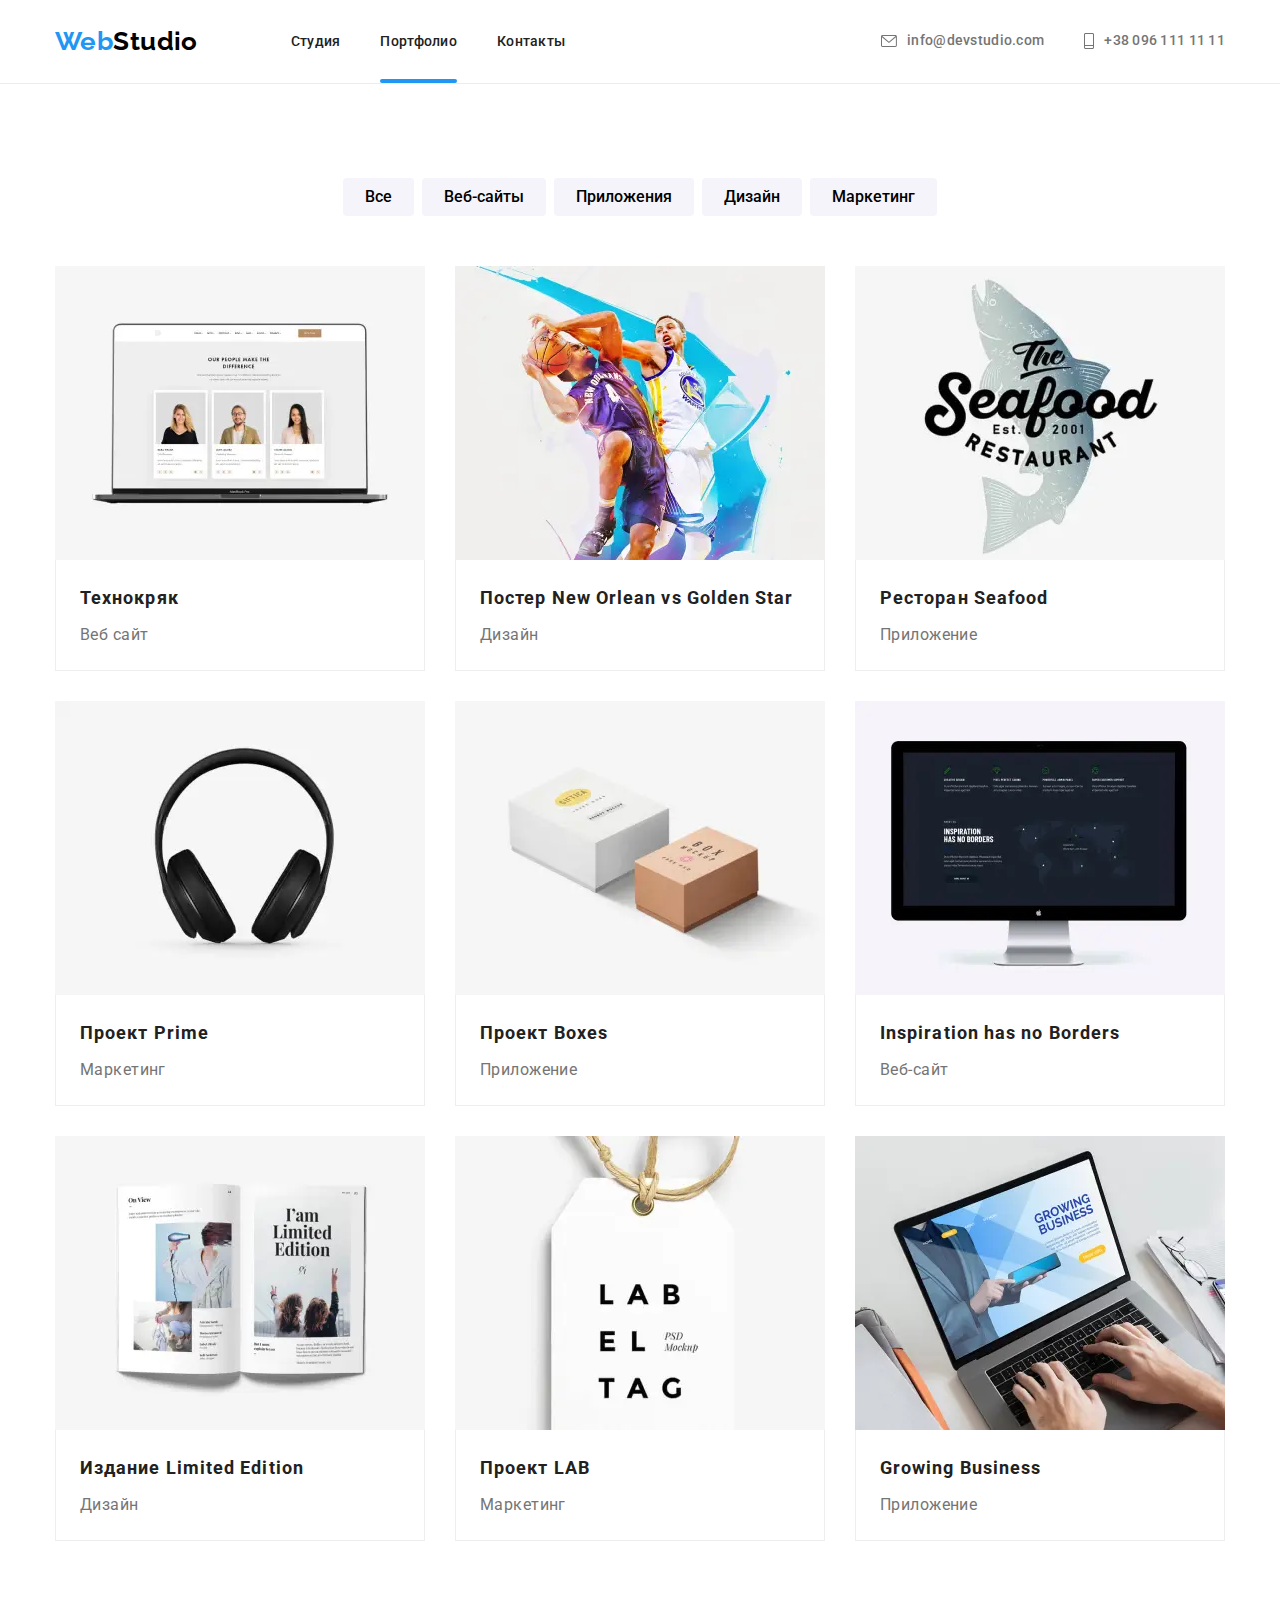
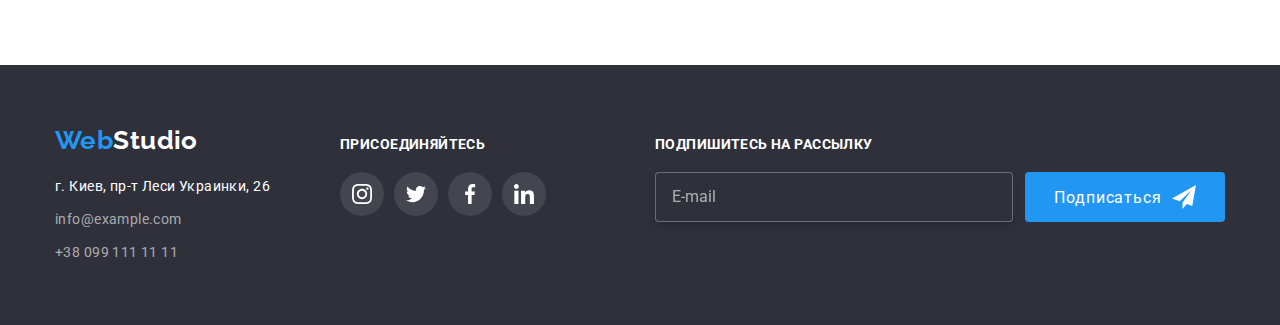
==== portfolio.html @ dceb791a "Добавляет в секцию "Приемущества" адаптивную верстку + подключает изображения" ====
<!DOCTYPE html>
<html lang="ru">

<head>
    <meta charset="UTF-8">
    <meta http-equiv="X-UA-Compatible" content="IE=edge">
    <meta name="viewport" content="width=device-width, initial-scale=1.0">
    <title>Web studio 2.1</title>
    <link rel="preconnect" href="https://fonts.gstatic.com">
    <link rel="stylesheet"
        href="https://cdnjs.cloudflare.com/ajax/libs/modern-normalize/1.0.0/modern-normalize.min.css">
    <link
        href="https://fonts.googleapis.com/css2?family=Raleway:wght@700&family=Roboto:wght@400;500;700;900&display=swap"
        rel="stylesheet">
    <link rel="stylesheet" href="./css/main.min.css">
</head>

<body>
    <!--Header-->
    <header class="header">
        <div class="container main-nav">
            <nav class="navigation">
                <a class="logo logo_text_black link" href="./index.html" lang="en"><span
                        class="logo-first-word">Web</span>Studio</a>
                <ul class="menu header__links-list list">
                    <li class="menu__item">
                        <a class="menu__link link" href="./index.html">Студия</a>
                    </li>
                    <li class="menu__item">
                        <a class="menu__link link current" href="./portfolio.html">Портфолио</a>
                    </li>
                    <li class="menu__item">
                        <a class="menu__link link" href="">Контакты</a>
                    </li>
                </ul>
            </nav>
            <ul class="menu header__contacts list">
                <li class="menu__item">
                    <a class="menu__contacts link" href="mailto:info@devstudio.com">
                        <svg class="menu__mail-icon icon">
                            <use href="./images/sprite.svg#icon-mail"></use>
                        </svg>info@devstudio.com
                    </a>
                </li>
                <li class="menu__item">
                    <a class="menu__contacts link" href="tel:+380961111111">
                        <svg class="menu__phone-icon icon">
                            <use href="./images/sprite.svg#icon-phone"></use>
                        </svg>+38 096 111 11 11
                    </a>
                </li>
            </ul>
        </div>
    </header>

            <!--Main content-->

    <main class="section">
        <div class="container">   
            <h1 class="visually-hidden">Фильтры</h1>
                <ul class="filters-list list">  
                <li class="filters-item">
                    <button class="nav-btn" type="button">
                        Все
                    </button>
                </li>
                <li class="filters-item">
                    <button class="nav-btn" type="button">
                        Веб-сайты
                    </button>
                </li>
                <li class="filters-item">
                    <button class="nav-btn" type="button">
                        Приложения
                    </button>
                </li>
                <li class="filters-item">
                    <button class="nav-btn" type="button">
                        Дизайн
                    </button>
                </li>
                <li class="filters-item">
                    <button class="nav-btn" type="button">
                        Маркетинг
                    </button>
                </li>
            </ul>
           
            <h2 hidden>Список работ</h2>
            <ul class="products-list cards-list list">
                <li class="products-list__item">
                    <a class="cards-link link" href="">
                        <div class="portfolio-thumb">
                            <picture>
                                <source srcset="/images/portfolio1-desctop.webp 1x, /images/portfolio1-desctop@2x.webp 2x"
                                    media="(min-width: 1200px)" type="image/webp">
                                <source srcset="/images/portfolio1-desctop.jpg 1x, /images/portfolio1-desctop@2x.jpg 2x"
                                    media="(min-width: 1200px)">
                                <source srcset="/images/portfolio1-tablet.webp 1x, /images/portfolio1-tablet@2x.webp 2x" media="(min-width: 768px)"
                                    type="image/webp">
                                <source srcset="/images/portfolio1-tablet.jpg 1x, /images/portfolio1-tablet@2x.jpg 2x" media="(min-width: 768px)">
                                <source srcset="/images/portfolio1-mobile.webp 1x, /images/portfolio1-mobile@2x.webp 2x" media="(min-width: 280px)"
                                    type="image/webp">
                                <source srcset="/images/portfolio1-mobile.jpg 1x, /images/portfolio1-mobile@2x.jpg 2x" media="(min-width: 280px)">
                            <img src="./images/example.jpg" alt="ноутбук с изображением профилей">
                            </picture>
                            <p class="title-description">Технокряк это современная площадка распространения коронавируса. Компании используют эту платформу для цифрового
                            шпионажа и атак на защищённые сервера конкурентов.</p>
                        </div>
                            <div class="cards-text">
                                <h3 class="portfolio-titles">Технокряк</h3>
                                    <p class="cards-description">Веб сайт</p>
                            </div>
                        </a>
                </li>
                <li class="products-list__item">
                    <a class="cards-link link" href="">
                        <div class="portfolio-thumb">
                            <picture>
                                <source srcset="/images/portfolio2-desctop.webp 1x, /images/portfolio2-desctop@2x.webp 2x"
                                    media="(min-width: 1200px)" type="image/webp">
                                <source srcset="/images/portfolio2-desctop.jpg 1x, /images/portfolio2-desctop@2x.jpg 2x"
                                    media="(min-width: 1200px)">
                                <source srcset="/images/portfolio2-tablet.webp 1x, /images/portfolio2-tablet@2x.webp 2x" media="(min-width: 768px)"
                                    type="image/webp">
                                <source srcset="/images/portfolio2-tablet.jpg 1x, /images/portfolio2-tablet@2x.jpg 2x" media="(min-width: 768px)">
                                <source srcset="/images/portfolio2-mobile.webp 1x, /images/portfolio2-mobile@2x.webp 2x" media="(min-width: 280px)"
                                    type="image/webp">
                                <source srcset="/images/portfolio2-mobile.jpg 1x, /images/portfolio2-mobile@2x.jpg 2x" media="(min-width: 280px)">
                                <img src="./images/example1.jpg" alt="постер с двумя баскетболистами борящимися за мяч">
                            </picture>
                            <p class="title-description"></p> 
                        </div>
                        <div class="cards-text">
                                <h3 class="portfolio-titles">Постер <span lang="en">New Orlean vs Golden Star</span></h3>
                                <p class="cards-description">Дизайн</p>
                        </div>
                     </a>
                </li>
                <li class="products-list__item">
                    <a class="cards-link link" href="">
                        <div class="portfolio-thumb">
                            <picture>
                                <source srcset="/images/portfolio3-desctop.webp 1x, /images/portfolio3-desctop@2x.webp 2x"
                                    media="(min-width: 1200px)" type="image/webp">
                                <source srcset="/images/portfolio3-desctop.jpg 1x, /images/portfolio3-desctop@2x.jpg 2x"
                                    media="(min-width: 1200px)">
                                <source srcset="/images/portfolio3-tablet.webp 1x, /images/portfolio3-tablet@2x.webp 2x" media="(min-width: 768px)"
                                    type="image/webp">
                                <source srcset="/images/portfolio3-tablet.jpg 1x, /images/portfolio3-tablet@2x.jpg 2x" media="(min-width: 768px)">
                                <source srcset="/images/portfolio3-mobile.webp 1x, /images/portfolio3-mobile@2x.webp 2x" media="(min-width: 280px)"
                                    type="image/webp">
                                <source srcset="/images/portfolio3-mobile.jpg 1x, /images/portfolio3-mobile@2x.jpg 2x" media="(min-width: 280px)">
                                <img src="./images/example2.jpg" alt="логотип ресторана морской еды">
                            </picture>
                            <p class="title-description"></p>
                        </div>
                        <div class="cards-text">
                            <h3 class="portfolio-titles">Ресторан <span lang="en">Seafood</span></h3>
                            <p class="cards-description">Приложение</p>
                        </div>  
                        </a>
                </li>
                <li class="products-list__item">
                    <a class="cards-link link" href="">
                        <div class="portfolio-thumb">
                            <picture>
                                <source srcset="/images/portfolio4-desctop.webp 1x, /images/portfolio4-desctop@2x.webp 2x"
                                    media="(min-width: 1200px)" type="image/webp">
                                <source srcset="/images/portfolio4-desctop.jpg 1x, /images/portfolio4-desctop@2x.jpg 2x"
                                    media="(min-width: 1200px)">
                                <source srcset="/images/portfolio4-tablet.webp 1x, /images/portfolio4-tablet@2x.webp 2x" media="(min-width: 768px)"
                                    type="image/webp">
                                <source srcset="/images/portfolio4-tablet.jpg 1x, /images/portfolio4-tablet@2x.jpg 2x" media="(min-width: 768px)">
                                <source srcset="/images/portfolio4-mobile.webp 1x, /images/portfolio4-mobile@2x.webp 2x" media="(min-width: 280px)"
                                    type="image/webp">
                                <source srcset="/images/portfolio4-mobile.jpg 1x, /images/portfolio4-mobile@2x.jpg 2x" media="(min-width: 280px)">
                                <img src="./images/example3.jpg" alt="закрытые наушники черного цвета">
                            </picture>
                            <p class="title-description"></p>
                        </div>
                        <div class="cards-text">
                            <h3 class="portfolio-titles">Проект <span lang="en">Prime</span></h3>
                                <p class="cards-description">Маркетинг</p>
                        </div>  
                    </a>
                </li>
                <li class="products-list__item">
                    <a class="cards-link link" href="">
                        <div class="portfolio-thumb">
                            <picture>
                                <source srcset="/images/portfolio5-desctop.webp 1x, /images/portfolio5-desctop@2x.webp 2x"
                                    media="(min-width: 1200px)" type="image/webp">
                                <source srcset="/images/portfolio5-desctop.jpg 1x, /images/portfolio5-desctop@2x.jpg 2x"
                                    media="(min-width: 1200px)">
                                <source srcset="/images/portfolio5-tablet.webp 1x, /images/portfolio5-tablet@2x.webp 2x" media="(min-width: 768px)"
                                    type="image/webp">
                                <source srcset="/images/portfolio5-tablet.jpg 1x, /images/portfolio5-tablet@2x.jpg 2x" media="(min-width: 768px)">
                                <source srcset="/images/portfolio5-mobile.webp 1x, /images/portfolio5-mobile@2x.webp 2x" media="(min-width: 280px)"
                                    type="image/webp">
                                <source srcset="/images/portfolio5-mobile.jpg 1x, /images/portfolio5-mobile@2x.jpg 2x" media="(min-width: 280px)">
                                <img src="./images/example4.jpg" alt="белая и коричневая коробочки">
                            </picture>
                        <p class="title-description"></p>
                        </div>
                        <div class="cards-text">
                            <h3 class="portfolio-titles">Проект <span lang="en">Boxes</span></h3>
                                <p class="cards-description">Приложение</p>
                        </div>
                    </a>
                </li>
                <li class="products-list__item">
                    <a class="cards-link link" href="">
                        <div class="portfolio-thumb">
                            <picture>
                                <source srcset="/images/portfolio6-desctop.webp 1x, /images/portfolio6-desctop@2x.webp 2x"
                                    media="(min-width: 1200px)" type="image/webp">
                                <source srcset="/images/portfolio6-desctop.jpg 1x, /images/portfolio6-desctop@2x.jpg 2x"
                                    media="(min-width: 1200px)">
                                <source srcset="/images/portfolio6-tablet.webp 1x, /images/portfolio6-tablet@2x.webp 2x" media="(min-width: 768px)"
                                    type="image/webp">
                                <source srcset="/images/portfolio6-tablet.jpg 1x, /images/portfolio6-tablet@2x.jpg 2x" media="(min-width: 768px)">
                                <source srcset="/images/portfolio6-mobile.webp 1x, /images/portfolio6-mobile@2x.webp 2x" media="(min-width: 280px)"
                                    type="image/webp">
                                <source srcset="/images/portfolio6-mobile.jpg 1x, /images/portfolio6-mobile@2x.jpg 2x" media="(min-width: 280px)">
                                <img src="./images/example5.jpg" alt="экран монитора с картой мира">
                            </picture>
                        <p class="title-description"></p>
                        </div>
                        <div class="cards-text">
                            <h3 class="portfolio-titles" lang="en">Inspiration has no Borders</h3>
                                <p class="cards-description">Веб-сайт</p>
                        </div>
                    </a>
                </li>
                <li class="products-list__item">
                    <a class="cards-link link" href="">
                        <div class="portfolio-thumb">
                            <picture>
                                <source srcset="/images/portfolio7-desctop.webp 1x, /images/portfolio7-desctop@2x.webp 2x"
                                    media="(min-width: 1200px)" type="image/webp">
                                <source srcset="/images/portfolio7-desctop.jpg 1x, /images/portfolio7-desctop@2x.jpg 2x"
                                    media="(min-width: 1200px)">
                                <source srcset="/images/portfolio7-tablet.webp 1x, /images/portfolio7-tablet@2x.webp 2x" media="(min-width: 768px)"
                                    type="image/webp">
                                <source srcset="/images/portfolio7-tablet.jpg 1x, /images/portfolio7-tablet@2x.jpg 2x" media="(min-width: 768px)">
                                <source srcset="/images/portfolio7-mobile.webp 1x, /images/portfolio7-mobile@2x.webp 2x" media="(min-width: 280px)"
                                    type="image/webp">
                                <source srcset="/images/portfolio7-mobile.jpg 1x, /images/portfolio7-mobile@2x.jpg 2x" media="(min-width: 280px)">
                                <img src="./images/example6.jpg" alt="книга с картинками">
                                </picture>
                        <p class="title-description"></p>
                        </div>
                        <div class="cards-text">
                            <h3 class="portfolio-titles">Издание <span lang="en">Limited Edition</span></h3>
                                <p class="cards-description">Дизайн</p>
                         </div>
                    </a>
                </li>
                <li class="products-list__item">
                    <a class="cards-link link" href="">
                        <div class="portfolio-thumb">
                        <picture>
                            <source srcset="/images/portfolio8-desctop.webp 1x, /images/portfolio8-desctop@2x.webp 2x"
                                media="(min-width: 1200px)" type="image/webp">
                            <source srcset="/images/portfolio8-desctop.jpg 1x, /images/portfolio8-desctop@2x.jpg 2x"
                                media="(min-width: 1200px)">
                            <source srcset="/images/portfolio8-tablet.webp 1x, /images/portfolio8-tablet@2x.webp 2x" media="(min-width: 768px)"
                                type="image/webp">
                            <source srcset="/images/portfolio8-tablet.jpg 1x, /images/portfolio8-tablet@2x.jpg 2x" media="(min-width: 768px)">
                            <source srcset="/images/portfolio8-mobile.webp 1x, /images/portfolio8-mobile@2x.webp 2x" media="(min-width: 280px)"
                                type="image/webp">
                            <source srcset="/images/portfolio8-mobile.jpg 1x, /images/portfolio8-mobile@2x.jpg 2x" media="(min-width: 280px)">
                            <img src="./images/example7.jpg" alt="бирка на нитке">
                        </picture>
                        <p class="title-description"></p>
                        </div>
                        <div class="cards-text">
                             <h3 class="portfolio-titles">Проект <span lang="en">LAB</span></h3>
                             <p class="cards-description">Маркетинг</p>
                        </div>
                    </a>
                </li>
                <li class="products-list__item">
                    <a class="cards-link link" href="">
                        <div class="portfolio-thumb">
                            <picture>
                            <source srcset="/images/portfolio9-desctop.webp 1x, /images/portfolio9-desctop@2x.webp 2x" media="(min-width: 1200px)"
                                type="image/webp">
                            <source srcset="/images/portfolio9-desctop.jpg 1x, /images/portfolio9-desctop@2x.jpg 2x" media="(min-width: 1200px)">
                            <source srcset="/images/portfolio9-tablet.webp 1x, /images/portfolio9-tablet@2x.webp 2x" media="(min-width: 768px)"
                                type="image/webp">
                            <source srcset="/images/portfolio9-tablet.jpg 1x, /images/portfolio9-tablet@2x.jpg 2x" media="(min-width: 768px)">
                            <source srcset="/images/portfolio9-mobile.webp 1x, /images/portfolio9-mobile@2x.webp 2x" media="(min-width: 280px)"
                                type="image/webp">
                            <source srcset="/images/portfolio9-mobile.jpg 1x, /images/portfolio9-mobile@2x.jpg 2x" media="(min-width: 280px)">
                            <img src="./images/example8.jpg" alt="печаиающий на клавиатуре ноутбука человек">
                        </picture>
                        <p class="title-description"></p>
                        </div>
                        <div class="cards-text">
                        <h3 class="portfolio-titles" lang="en">Growing Business</h3>
                            <p class="cards-description">Приложение</p>
                    </div>
                        </a>
                </li>
            </ul>
        </div>
    </main>

            <!--Footer-->

            <footer class="footer-section">
                <div class="container footer-info">
                    <div class="adress-section">
                        <a class="logo logo_text_white link" href="" lang="en"><span class="logo-first-word">Web</span>Studio</a>
                        <address class="btm-adress">
                            <ul class="adress-list list">
                                <li class="adress-list__item">
                                    <a class="adress-list__link adress-list__link_text_white link"
                                        href="https://goo.gl/maps/AmAYkSaGQBM4U7Ya8" target="_blank" rel="noopener no referrer">г.
                                        Киев, пр-т Леси
                                        Украинки, 26</a>
                                </li>
                                <li class="adress-list__item">
                                    <a class="adress-list__link adress-list__link_text_grey link"
                                        href="mailto:info@example.com">info@example.com</a>
                                </li>
                                <li class="adress-list__item">
                                    <a class="adress-list__link adress-list__link_text_grey link" href="tel:+380991111111">+38 099
                                        111 11 11</a>
                                </li>
                            </ul>
                        </address>
                    </div>
                    <div class="footer__social">
                        <section class="social-list">
                            <h2 class="social-links-title">Присоединяйтесь</h2>
                            <ul class="footer__social-list social-links-list list">
                                <li class="social__item">
                                    <a href="" class="social-link link">
                                        <svg class="social-link__logo footer-socials">
                                            <use href="./images/sprite.svg#icon-instagram"></use>
                                        </svg>
                                    </a>
                                </li>
                                <li class="social__item">
                                    <a href="" class="social-link link">
                                        <svg class="social-link__logo footer-socials">
                                            <use href="./images/sprite.svg#icon-twitter"></use>
                                        </svg>
                                    </a>
                                </li>
                                <li class="social__item">
                                    <a href="" class="social-link link">
                                        <svg class="social-link__logo footer-socials">
                                            <use href="./images/sprite.svg#icon-facebook"></use>
                                        </svg>
                                    </a>
                                </li>
                                <li class="social__item">
                                    <a href="" class="social-link link">
                                        <svg class="social-link__logo footer-socials">
                                            <use href="./images/sprite.svg#icon-linkedin"></use>
                                        </svg>
                                    </a>
                                </li>
                            </ul>
                        </section>
                    </div>
                    <form class="footer__subscription subscription-form">
                        <h2 class="social-links-title">Подпишитесь на рассылку</h2>
                        <div class="subscription-field">
                            <label>
                                <input name="user-subscription-mail" class="subscription-mail" type="email" placeholder="E-mail"
                                    required>
                            </label>
                            <button type="submit" class="subscription-btn">Подписаться
                                <svg class="telegram-logo">
                                    <use href="./images/sprite.svg#icon-send"></use>
                                </svg>
                            </button>
                        </div>
                    </form>
                </div>
            </footer>
        </body>
---- css/main.min.css ----
:root{--accent-color: #2196f3;--main-color: #212121;--primary-color: #ffffff;--description-text-color: #757575;--hero-bg-clr: #c4c4c4;--hero-title-background-color: #2f303a;--hero-gradient-clr: rgba(47, 48, 58, 0.4), rgba(47, 48, 58, 0.4);--sections-background-color: #f5f4fa;--logo-link-clr: #000000;--social-link-bg: rgba(255, 255, 255, 0.1);--footer-text-clr: rgba(255, 255, 255, 0.6);--mdl-btn-clr-hvr: #188ce8;--brdr-clr: #eeeeee;--header-brdr-clr: #ececec;--logo-clr: #afb1b8}.visually-hidden{position:absolute !important;clip:rect(1px 1px 1px 1px);clip:rect(1px, 1px, 1px, 1px);padding:0 !important;border:0 !important;height:1px !important;width:1px !important;overflow:hidden}h1,h2,h3,h4,h5,h6,p{margin-top:0;margin-bottom:0}ul,ol{margin-top:0;margin-bottom:0;padding-left:0}img{display:block}body{font-family:"Roboto", sans-serif;font-size:14px;color:var(--main-color);letter-spacing:0.03em;background-color:var(--primary-color)}.list{list-style:none}.link{text-decoration:none}.container{padding-left:15px;padding-right:15px}@media screen and (min-width: 480px){.container{width:480px;margin:0 auto}}@media screen and (min-width: 768px){.container{width:768px}}@media screen and (min-width: 1200px){.container{width:1200px;margin:0 auto;padding-right:15px;padding-left:15px}}.section{padding-top:60px;padding-bottom:60px}@media screen and (min-width: 1200px){.section{padding-top:94px;padding-bottom:94px}}.social-links-list{display:flex}.social-link__logo{width:20px;height:20px;transition:fill 250ms cubic-bezier(0.4, 0, 0.2, 1)}.social-link:hover .social-link__logo,.social-link:focus .social-link__logo{fill:var(--primary-color)}.logo{font-family:"Raleway", sans-serif;font-weight:bold;font-size:26px;line-height:1.19}.logo_text_black{color:var(--logo-link-clr)}.logo_text_white{color:var(--primary-color)}.logo-first-word{color:var(--accent-color)}.cards-item{background-color:var(--primary-color)}.cards-item:not(:last-child){margin-right:30px}.cards-list{display:flex;flex-wrap:wrap}.team__img-description{margin-top:10px;font-size:16px;line-height:1.18;color:var(--description-text-color)}.primary-title{margin-bottom:50px;font-size:36px;line-height:1.16;text-align:center;color:var(--main-color)}.backdrop{position:fixed;top:0;left:0;width:100%;height:100%;background-color:rgba(0,0,0,0.2)}.backdrop.is-hidden{opacity:0;pointer-events:none;visibility:hidden}.modal{position:absolute;top:50%;left:50%;transform:translate(-50%, -50%) scale(1);width:528px;height:581px;padding:40px;border-radius:4px;background-color:var(--primary-color);transition:transform 250ms cubic-bezier(0.4, 0, 0.2, 1)}.backdrop.is-hidden .modal{transform:translate(-50%, -50%) scale(0.7)}.close-button{position:absolute;top:8px;right:8px;display:flex;justify-content:center;align-items:center;width:30px;height:30px;border-radius:50%;background-color:var(--primary-color);border:1px solid rgba(0,0,0,0.1);cursor:pointer}.icon-close{width:18px;height:18px}.close-button:hover .icon-close,.close-button:focus .icon-close{fill:var(--accent-color)}.modal-form{display:flex;flex-direction:column}.modal-form-head{font-weight:bold;font-size:20px;line-height:1.15;text-align:center;color:var(--main-color);margin-bottom:12px}.modal-form-field{margin-bottom:10px;font-size:12px;line-height:1.16;letter-spacing:0.01em;color:var(--description-text-color)}.modal-form-input-wrapper{margin-top:4px;position:relative;display:block}.modal-form-input{width:100%;height:40px;border:1px solid rgba(33,33,33,0.2);border-radius:4px;padding-left:42px;transition:fill 250ms cubic-bezier(0.4, 0, 0.2, 1)}.modal-form-input:focus{outline:none;border-color:var(--accent-color)}.modal-form-icon{position:absolute;top:50%;left:12px;transform:translateY(-50%);width:18px;height:18px}.modal-form-input:focus+.modal-form-icon{fill:var(--accent-color)}.modal-form-comments{margin-top:4px;width:100%;height:120px;resize:none;border:1px solid rgba(33,33,33,0.2);border-radius:4px;padding:12px 16px;transition:border-color 250ms cubic-bezier(0.4, 0, 0.2, 1)}.modal-form-comments:focus{outline:none;border-color:var(--accent-color)}.modal-form-comments::placeholder{line-height:1.14;letter-spacing:0.01em;color:rgba(117,117,117,0.5)}.modal-form-checkbox-policy{display:flex;justify-content:center;align-items:center;line-height:1.71;color:var(--description-text-color)}.modal-form-checkbox-policy::before{display:inline-block;width:16px;height:15px;content:"";margin-right:7px;cursor:pointer;background-image:url(../images/border.svg);background-size:contain;background-position:center;background-repeat:no-repeat;transition:outline 250ms cubic-bezier(0.4, 0, 0.2, 1)}.modal-form-checkbox:focus+.modal-form-checkbox-policy::before{background-image:url(../images/focus.svg)}.modal-form-checkbox:checked+.modal-form-checkbox-policy::before{background-image:url(../images/icon-check1.svg)}.modal-form-policy-link{color:var(--accent-color)}.modal-form-btn{width:200px;height:50px;margin:30px auto 0 auto;border:none;border-radius:4px;font-weight:bold;font-size:16px;line-height:1.87;letter-spacing:0.06em;color:var(--primary-color);background-color:var(--accent-color);box-shadow:0px 4px 4px rgba(0,0,0,0.15);cursor:pointer;transition:background-color 250ms cubic-bezier(0.4, 0, 0.2, 1)}.modal-form-btn:hover,.modal-form-btn:focus{background-color:var(--mdl-btn-clr-hvr)}.header{display:flex;border-bottom:1px solid var(--header-brdr-clr)}.navigation{display:flex;align-items:center}.menu{display:flex}.header__links-list{margin-left:93px}.menu__item{display:flex;align-items:center}.menu__item:not(:last-child){margin-right:40px;align-items:center}.menu__link{padding:32px 0;position:relative;display:block;font-weight:500;line-height:1.33;letter-spacing:0.02em;color:var(--main-color);transition:color 250ms,background-color 250ms cubic-bezier(0.4, 0, 0.2, 1)}.menu__link .current,.menu__link:hover,.menu__link:focus{color:var(--accent-color)}.current::after{content:"";position:absolute;bottom:0;left:0;display:block;width:100%;height:4px;background-color:var(--accent-color);border-radius:2px}.header__contacts{margin-left:auto}.main-nav{display:flex}.menu__contacts{display:flex;align-items:center;padding:32px 0;font-weight:500;line-height:1.14;letter-spacing:0.02em;color:var(--description-text-color);transition:color 250ms cubic-bezier(0.4, 0, 0.2, 1)}.menu__contacts:hover,.menu__contacts:focus{color:var(--accent-color)}.menu__phone-icon{width:10px;height:16px;margin-right:10px;fill:var(--description-text-color);transition:fill 250ms cubic-bezier(0.4, 0, 0.2, 1)}.menu__contacts:hover .menu__phone-icon,.menu__contacts:focus .menu__phone-icon{fill:var(--accent-color)}.menu__mail-icon{width:16px;height:12px;margin-right:10px;fill:var(--description-text-color);transition:fill 250ms cubic-bezier(0.4, 0, 0.2, 1)}.menu__contacts:hover .menu__mail-icon,.menu__contacts:focus .menu__mail-icon{fill:var(--accent-color)}.hero{text-align:center;padding:200px 0;background-color:var(--hero-bg-clr);background-image:linear-gradient(var(--hero-gradient-clr)),url("../images/bg.jpg");background-size:cover;max-width:1600px;background-position:center;background-repeat:no-repeat}.hero__title{display:block;margin-left:auto;margin-right:auto;margin-bottom:30px;width:696px;font-weight:900;font-size:44px;line-height:1.36;text-align:center;letter-spacing:0.06em;text-transform:uppercase;color:var(--primary-color)}.modal-btn{padding:10px 32px;font-weight:bold;font-size:16px;line-height:1.87;letter-spacing:0.06em;color:var(--primary-color);background-color:var(--accent-color);cursor:pointer;border:none;border-radius:4px;transition:background-color 250ms,color 250ms cubic-bezier(0.4, 0, 0.2, 1)}.modal-btn:hover,.modal-btn:focus{background-color:var(--mdl-btn-clr-hvr);color:var(--primary-color)}.benefits-list__item{margin-bottom:30px}.benefits-list__item:last-child{margin-bottom:0px}.benefits-list__logo{display:flex;width:450px;height:120px;justify-content:center;align-items:center;margin-bottom:30px;border-radius:4px;background-color:var(--sections-background-color)}.benefits-list__icon{width:70px;height:70px}.benefits-list__title{text-align:center;line-height:1.14;text-transform:uppercase}.benefits-list__description{margin-top:10px;line-height:1.71;color:var(--description-text-color)}@media screen and (min-width: 768px){.benefits-list__logo{width:354px}.benefits-list__title{text-align:start}.benefits-list{display:flex;flex-wrap:wrap}.benefits-list__item{width:calc((100% - 30px) / 2);margin-right:30px}.benefits-list__item:nth-child(2n){margin-right:0px}.benefits-list__item:nth-child(n+3){margin-bottom:0px}}@media screen and (min-width: 1200px){.benefits-list__logo{width:270px}.benefits-list__item{width:calc((100% - 90px) / 4);margin-bottom:0px}.benefits-list__item:nth-child(2n){margin-right:30px}.benefits-list__item:nth-child(4n){margin-right:0px}}@media screen and (max-width: 1200px){.activities{display:none}}.activities{padding-bottom:94px}.activities-list__item{flex-basis:calc((100% - 60px) / 3)}.activities-list__thumb{position:relative}.activities-list__title{display:flex;justify-content:center;align-items:center;line-height:1.14;text-transform:uppercase;width:370px;height:70px;position:absolute;bottom:0;background:rgba(47,48,58,0.8);color:var(--primary-color)}.team{background-color:var(--sections-background-color)}.team__item{flex-basis:calc((100% - 90px) / 4);box-shadow:0px 1px 3px rgba(0,0,0,0.12),0px 1px 1px rgba(0,0,0,0.14),0px 2px 1px rgba(0,0,0,0.2);border-radius:0px 0px 4px 4px}.team__text{padding:30px 32px;text-align:center}.team__social-list{margin-top:16px}.team-socials{fill:var(--logo-clr)}.clients-list{display:flex}.clients-link__icon{fill:var(--logo-clr);width:106px;height:60px;transition:fill 250ms cubic-bezier(0.4, 0, 0.2, 1)}.clients-link:hover .clients-link__icon,.clients-link:focus .clients-link__icon{fill:var(--accent-color)}.clients-list__item{display:flex;flex-basis:calc((100% - 150px) / 6)}.clients-link{display:flex;width:170px;height:92px;justify-content:center;align-items:center;border:1px solid var(--logo-clr);border-radius:4px;transition:border-color 250ms cubic-bezier(0.4, 0, 0.2, 1)}.clients-link:hover,.clients-link:focus{cursor:pointer;border-color:var(--accent-color)}.footer-section{padding:60px 0;background-color:var(--hero-title-background-color)}.footer-info{display:flex;align-items:baseline}.btm-adress{padding-top:20px}.adress-list__item:not(:last-child){margin-bottom:9px}.adress-list__link{font-style:normal;line-height:1.71}.adress-list__link_text_white{color:var(--primary-color)}.adress-list__link_text_grey{color:var(--footer-text-clr)}.footer__social{margin-left:70px}.social-links-title{font-size:14px;line-height:1.14;text-transform:uppercase;color:var(--primary-color)}.footer__social-list{padding-top:20px}.social__item:not(:last-child){margin-right:10px}.social-link{display:flex;justify-content:center;align-items:center;width:44px;height:44px;border-radius:50%;background-color:var(--social-link-bg);transition:background-color 250ms cubic-bezier(0.4, 0, 0.2, 1)}.social-link:hover,.social-link:focus{cursor:pointer;background-color:var(--accent-color)}.footer-socials{fill:var(--primary-color)}.subscription-form{width:570px}.footer__subscription{margin-left:auto}.subscription-field{display:flex;margin-top:20px}.subscription-mail{width:358px;height:50px;padding:15px 0 15px 16px;color:var(--primary-color);background-color:var(--hero-title-background-color);border:1px solid rgba(255,255,255,0.3);filter:drop-shadow(0px 4px 4px rgba(0,0,0,0.15));border-radius:4px;outline:none;transition:border-color 250ms cubic-bezier(0.4, 0, 0.2, 1)}.subscription-mail:focus{border-color:var(--accent-color)}.subscription-mail::placeholder{font-size:16px;line-height:1.25;color:rgba(255,255,255,0.6)}.subscription-btn{display:flex;margin-left:12px;width:200px;height:50px;justify-content:center;align-items:center;font-size:16px;line-height:1.87;letter-spacing:0.06em;border:none;border-radius:4px;color:var(--primary-color);cursor:pointer;background-color:var(--accent-color);transition:background-color 250ms cubic-bezier(0.4, 0, 0.2, 1)}.subscription-btn:hover,.subscription-btn:focus{background-color:var(--mdl-btn-clr-hvr)}.telegram-logo{width:24px;height:24px;margin-left:10px;fill:var(--primary-color);background-color:var(--accent-color);transition:background-color 250ms cubic-bezier(0.4, 0, 0.2, 1)}.subscription-btn:hover .telegram-logo,.subscription-btn:focus .telegram-logo{background-color:var(--mdl-btn-clr-hvr)}.filters-list{display:flex;justify-content:center;margin-bottom:50px}.filters-item:not(:last-child){margin-right:8px}.nav-btn{padding:6px 22px;font-weight:500;font-size:16px;line-height:1.62;background-color:var(--sections-background-color);cursor:pointer;border-radius:4px;border:none;transition:background-color 250ms,color 250ms,box-shadow 250ms cubic-bezier(0.4, 0, 0.2, 1)}.nav-btn:hover,.nav-btn:focus{background-color:var(--accent-color);color:var(--primary-color);box-shadow:0px 3px 1px rgba(0,0,0,0.1),0px 1px 2px rgba(0,0,0,0.08),0px 2px 2px rgba(0,0,0,0.12)}.products-list__item{flex-basis:calc((100% - 60px) / 3);margin-bottom:30px;margin-right:30px;background-color:var(--primary-color)}.products-list__item:nth-child(3n){margin-right:0px}.cards-link{display:block;transition:box-shadow 250ms cubic-bezier(0.4, 0, 0.2, 1)}.cards-link:hover,.cards-link:focus{box-shadow:0px 3px 1px rgba(0,0,0,0.1),0px 1px 2px rgba(0,0,0,0.08),0px 2px 2px rgba(0,0,0,0.12);border-radius:4px}.portfolio-thumb{position:relative;overflow:hidden}.title-description{position:absolute;width:100%;height:100%;top:0;padding:63px 24px;font-size:18px;line-height:1.55;color:var(--primary-color);background-color:rgba(33,150,243,0.9);overflow:auto;transform:translateY(100%);transition:transform 250ms cubic-bezier(0.4, 0, 0.2, 1)}.cards-link:hover .title-description,.cards-link:focus .title-description{transform:translateY(0)}.cards-text{padding:20px 24px;border-bottom:1px solid var(--brdr-clr);border-left:1px solid var(--brdr-clr);border-right:1px solid var(--brdr-clr)}.cards-description{margin-top:4px;font-size:16px;line-height:1.875;color:var(--description-text-color)}.portfolio-titles{font-size:18px;line-height:2;letter-spacing:0.06em;color:var(--main-color)}
/*# sourceMappingURL=main.min.css.map */
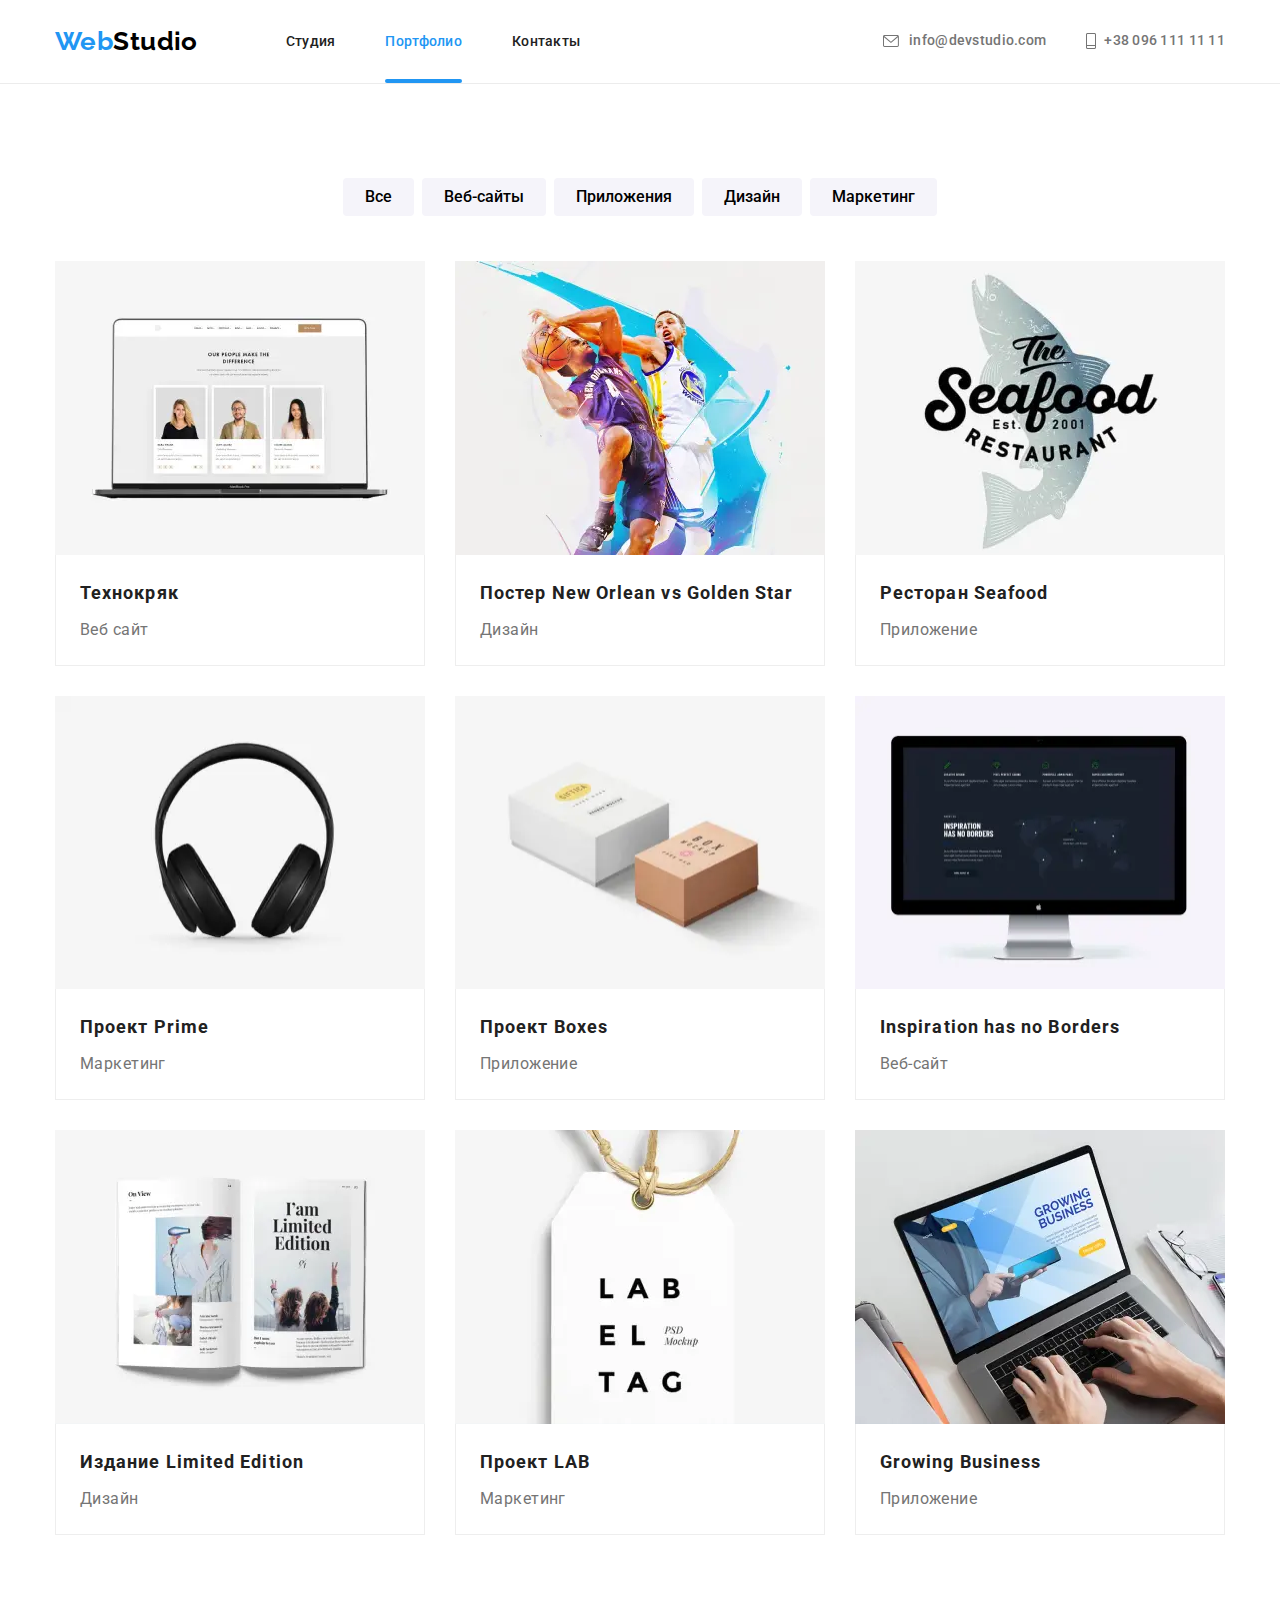
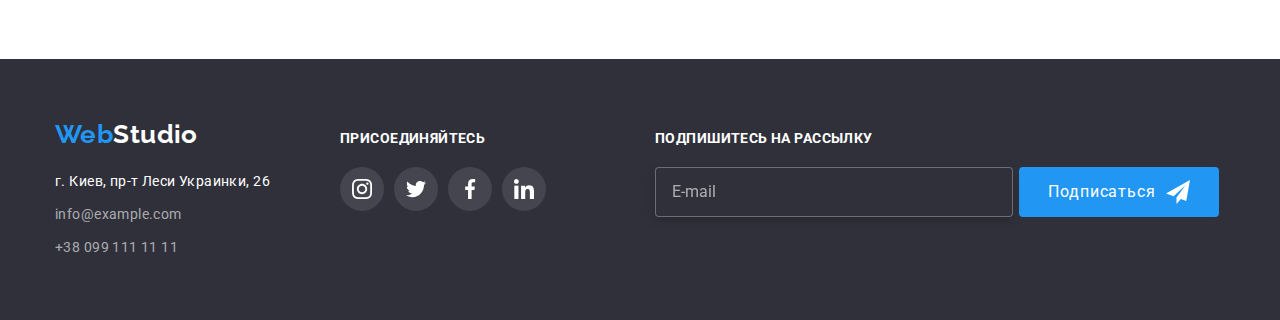
==== commit d86b6563: "добавляет адаптивную верстку на портфолио + модальное окно, переделывает чекбокс через свг" ====
--- a/portfolio.html
+++ b/portfolio.html
@@ -20,7 +20,7 @@
     <header class="header">
         <div class="container main-nav">
             <nav class="navigation">
-                <a class="logo logo_text_black link" href="./index.html" lang="en"><span
+                <a class="logo header__logo logo_text_black link" href="./index.html" lang="en"><span
                         class="logo-first-word">Web</span>Studio</a>
                 <ul class="menu header__links-list list">
                     <li class="menu__item">
@@ -34,31 +34,91 @@
                     </li>
                 </ul>
             </nav>
+    
+            <!--BUrger button-->
+    
+            <button type="button" class="header__burger-btn" data-menu-button>
+                <svg class="header__burger-icon">
+                    <use href="./images/sprite.svg#icon-burger"></use>
+                </svg>
+            </button>
+    
+            <!--BUrger button end-->
+    
             <ul class="menu header__contacts list">
-                <li class="menu__item">
+                <li class="contacts__item">
                     <a class="menu__contacts link" href="mailto:info@devstudio.com">
-                        <svg class="menu__mail-icon icon">
+                        <svg class="menu__mail-icon">
                             <use href="./images/sprite.svg#icon-mail"></use>
                         </svg>info@devstudio.com
                     </a>
                 </li>
-                <li class="menu__item">
+                <li class="contacts__item">
                     <a class="menu__contacts link" href="tel:+380961111111">
-                        <svg class="menu__phone-icon icon">
+                        <svg class="menu__phone-icon">
                             <use href="./images/sprite.svg#icon-phone"></use>
                         </svg>+38 096 111 11 11
                     </a>
                 </li>
             </ul>
         </div>
+    
+        <!--Mobile menu-->
+    
+        <div class="mobile-menu" data-menu>
+            <div class="container mobile-menu__container">
+                <button type="button" class="mobile-menu__close-btn" data-close>
+                    <svg class="mobile-menu__close-icn" width="40px" height="40px">
+                        <use href="./images/sprite.svg#close-mobile"></use>
+                    </svg>
+                </button>
+                <ul class="mobile-menu__nav list">
+                    <li class="mobile-menu__item">
+                        <a href="/index.html" class="mobile-menu__link link">Студия</a>
+                    </li>
+                    <li class="mobile-menu__item">
+                        <a href="/portfolio.html" class="mobile-menu__link link">Портфолио</a>
+                    </li>
+                    <li class="mobile-menu__item">
+                        <a href="" class="mobile-menu__link link">Контакты</a>
+                    </li>
+                </ul>
+                <div class="mobile-menu__contacts-container">
+                    <ul class="mobile-menu__contacts list">
+                        <li class="mobile-menu__contacts-item">
+                            <a href="tel:+380961111111" class="mobile-menu__tel-link link">+38 096 111 11 11</a>
+                        </li>
+                        <li class="mobile-menu__contacts-item">
+                            <a href="mailto:info@devstudio.com" class="mobile-menu__mail-link link">info@devstudio.com</a>
+                        </li>
+                    </ul>
+                    <ul class="mobile-menu__socials list">
+                        <li class="socials__item">
+                            <a href="" class="socials__link link">Inastagram</a>
+                        </li>
+                        <li class="socials__item">
+                            <a href="" class="socials__link link">Facebook</a>
+                        </li>
+                        <li class="socials__item">
+                            <a href="" class="socials__link link">Twitter</a>
+                        </li>
+                        <li class="socials__item">
+                            <a href="" class="socials__link link">LinkedIn</a>
+                        </li>
+                    </ul>
+                </div>
+            </div>
+        </div>
+    
+        <!--Mobile menu end-->
+    
     </header>
-
-            <!--Main content-->
+    <!--Main content-->
 
     <main class="section">
-        <div class="container">   
+        <div class="container">
             <h1 class="visually-hidden">Фильтры</h1>
-                <ul class="filters-list list">  
+            <ul class="filters-list list">
                 <li class="filters-item">
                     <button class="nav-btn" type="button">
                         Все
@@ -85,72 +145,82 @@
                     </button>
                 </li>
             </ul>
-           
+
             <h2 hidden>Список работ</h2>
             <ul class="products-list cards-list list">
                 <li class="products-list__item">
                     <a class="cards-link link" href="">
                         <div class="portfolio-thumb">
                             <picture>
-                                <source srcset="/images/portfolio1-desctop.webp 1x, /images/portfolio1-desctop@2x.webp 2x"
+                                <source
+                                    srcset="/images/portfolio1-desctop.webp 1x, /images/portfolio1-desctop@2x.webp 2x"
                                     media="(min-width: 1200px)" type="image/webp">
                                 <source srcset="/images/portfolio1-desctop.jpg 1x, /images/portfolio1-desctop@2x.jpg 2x"
                                     media="(min-width: 1200px)">
-                                <source srcset="/images/portfolio1-tablet.webp 1x, /images/portfolio1-tablet@2x.webp 2x" media="(min-width: 768px)"
-                                    type="image/webp">
-                                <source srcset="/images/portfolio1-tablet.jpg 1x, /images/portfolio1-tablet@2x.jpg 2x" media="(min-width: 768px)">
-                                <source srcset="/images/portfolio1-mobile.webp 1x, /images/portfolio1-mobile@2x.webp 2x" media="(min-width: 280px)"
-                                    type="image/webp">
-                                <source srcset="/images/portfolio1-mobile.jpg 1x, /images/portfolio1-mobile@2x.jpg 2x" media="(min-width: 280px)">
-                            <img src="./images/example.jpg" alt="ноутбук с изображением профилей">
-                            </picture>
-                            <p class="title-description">Технокряк это современная площадка распространения коронавируса. Компании используют эту платформу для цифрового
-                            шпионажа и атак на защищённые сервера конкурентов.</p>
-                        </div>
-                            <div class="cards-text">
-                                <h3 class="portfolio-titles">Технокряк</h3>
-                                    <p class="cards-description">Веб сайт</p>
-                            </div>
-                        </a>
-                </li>
-                <li class="products-list__item">
-                    <a class="cards-link link" href="">
-                        <div class="portfolio-thumb">
-                            <picture>
-                                <source srcset="/images/portfolio2-desctop.webp 1x, /images/portfolio2-desctop@2x.webp 2x"
+                                <source srcset="/images/portfolio1-tablet.webp 1x, /images/portfolio1-tablet@2x.webp 2x"
+                                    media="(min-width: 768px)" type="image/webp">
+                                <source srcset="/images/portfolio1-tablet.jpg 1x, /images/portfolio1-tablet@2x.jpg 2x"
+                                    media="(min-width: 768px)">
+                                <source srcset="/images/portfolio1-mobile.webp 1x, /images/portfolio1-mobile@2x.webp 2x"
+                                    media="(min-width: 280px)" type="image/webp">
+                                <source srcset="/images/portfolio1-mobile.jpg 1x, /images/portfolio1-mobile@2x.jpg 2x"
+                                    media="(min-width: 280px)">
+                                <img src="./images/example.jpg" alt="ноутбук с изображением профилей">
+                            </picture>
+                            <p class="title-description">Технокряк это современная площадка распространения
+                                коронавируса. Компании используют эту платформу для цифрового
+                                шпионажа и атак на защищённые сервера конкурентов.</p>
+                        </div>
+                        <div class="cards-text">
+                            <h3 class="portfolio-titles">Технокряк</h3>
+                            <p class="cards-description">Веб сайт</p>
+                        </div>
+                    </a>
+                </li>
+                <li class="products-list__item">
+                    <a class="cards-link link" href="">
+                        <div class="portfolio-thumb">
+                            <picture>
+                                <source
+                                    srcset="/images/portfolio2-desctop.webp 1x, /images/portfolio2-desctop@2x.webp 2x"
                                     media="(min-width: 1200px)" type="image/webp">
                                 <source srcset="/images/portfolio2-desctop.jpg 1x, /images/portfolio2-desctop@2x.jpg 2x"
                                     media="(min-width: 1200px)">
-                                <source srcset="/images/portfolio2-tablet.webp 1x, /images/portfolio2-tablet@2x.webp 2x" media="(min-width: 768px)"
-                                    type="image/webp">
-                                <source srcset="/images/portfolio2-tablet.jpg 1x, /images/portfolio2-tablet@2x.jpg 2x" media="(min-width: 768px)">
-                                <source srcset="/images/portfolio2-mobile.webp 1x, /images/portfolio2-mobile@2x.webp 2x" media="(min-width: 280px)"
-                                    type="image/webp">
-                                <source srcset="/images/portfolio2-mobile.jpg 1x, /images/portfolio2-mobile@2x.jpg 2x" media="(min-width: 280px)">
+                                <source srcset="/images/portfolio2-tablet.webp 1x, /images/portfolio2-tablet@2x.webp 2x"
+                                    media="(min-width: 768px)" type="image/webp">
+                                <source srcset="/images/portfolio2-tablet.jpg 1x, /images/portfolio2-tablet@2x.jpg 2x"
+                                    media="(min-width: 768px)">
+                                <source srcset="/images/portfolio2-mobile.webp 1x, /images/portfolio2-mobile@2x.webp 2x"
+                                    media="(min-width: 280px)" type="image/webp">
+                                <source srcset="/images/portfolio2-mobile.jpg 1x, /images/portfolio2-mobile@2x.jpg 2x"
+                                    media="(min-width: 280px)">
                                 <img src="./images/example1.jpg" alt="постер с двумя баскетболистами борящимися за мяч">
                             </picture>
-                            <p class="title-description"></p> 
-                        </div>
-                        <div class="cards-text">
-                                <h3 class="portfolio-titles">Постер <span lang="en">New Orlean vs Golden Star</span></h3>
-                                <p class="cards-description">Дизайн</p>
-                        </div>
-                     </a>
-                </li>
-                <li class="products-list__item">
-                    <a class="cards-link link" href="">
-                        <div class="portfolio-thumb">
-                            <picture>
-                                <source srcset="/images/portfolio3-desctop.webp 1x, /images/portfolio3-desctop@2x.webp 2x"
+                            <p class="title-description"></p>
+                        </div>
+                        <div class="cards-text">
+                            <h3 class="portfolio-titles">Постер <span lang="en">New Orlean vs Golden Star</span></h3>
+                            <p class="cards-description">Дизайн</p>
+                        </div>
+                    </a>
+                </li>
+                <li class="products-list__item">
+                    <a class="cards-link link" href="">
+                        <div class="portfolio-thumb">
+                            <picture>
+                                <source
+                                    srcset="/images/portfolio3-desctop.webp 1x, /images/portfolio3-desctop@2x.webp 2x"
                                     media="(min-width: 1200px)" type="image/webp">
                                 <source srcset="/images/portfolio3-desctop.jpg 1x, /images/portfolio3-desctop@2x.jpg 2x"
                                     media="(min-width: 1200px)">
-                                <source srcset="/images/portfolio3-tablet.webp 1x, /images/portfolio3-tablet@2x.webp 2x" media="(min-width: 768px)"
-                                    type="image/webp">
-                                <source srcset="/images/portfolio3-tablet.jpg 1x, /images/portfolio3-tablet@2x.jpg 2x" media="(min-width: 768px)">
-                                <source srcset="/images/portfolio3-mobile.webp 1x, /images/portfolio3-mobile@2x.webp 2x" media="(min-width: 280px)"
-                                    type="image/webp">
-                                <source srcset="/images/portfolio3-mobile.jpg 1x, /images/portfolio3-mobile@2x.jpg 2x" media="(min-width: 280px)">
+                                <source srcset="/images/portfolio3-tablet.webp 1x, /images/portfolio3-tablet@2x.webp 2x"
+                                    media="(min-width: 768px)" type="image/webp">
+                                <source srcset="/images/portfolio3-tablet.jpg 1x, /images/portfolio3-tablet@2x.jpg 2x"
+                                    media="(min-width: 768px)">
+                                <source srcset="/images/portfolio3-mobile.webp 1x, /images/portfolio3-mobile@2x.webp 2x"
+                                    media="(min-width: 280px)" type="image/webp">
+                                <source srcset="/images/portfolio3-mobile.jpg 1x, /images/portfolio3-mobile@2x.jpg 2x"
+                                    media="(min-width: 280px)">
                                 <img src="./images/example2.jpg" alt="логотип ресторана морской еды">
                             </picture>
                             <p class="title-description"></p>
@@ -158,230 +228,306 @@
                         <div class="cards-text">
                             <h3 class="portfolio-titles">Ресторан <span lang="en">Seafood</span></h3>
                             <p class="cards-description">Приложение</p>
-                        </div>  
-                        </a>
-                </li>
-                <li class="products-list__item">
-                    <a class="cards-link link" href="">
-                        <div class="portfolio-thumb">
-                            <picture>
-                                <source srcset="/images/portfolio4-desctop.webp 1x, /images/portfolio4-desctop@2x.webp 2x"
+                        </div>
+                    </a>
+                </li>
+                <li class="products-list__item">
+                    <a class="cards-link link" href="">
+                        <div class="portfolio-thumb">
+                            <picture>
+                                <source
+                                    srcset="/images/portfolio4-desctop.webp 1x, /images/portfolio4-desctop@2x.webp 2x"
                                     media="(min-width: 1200px)" type="image/webp">
                                 <source srcset="/images/portfolio4-desctop.jpg 1x, /images/portfolio4-desctop@2x.jpg 2x"
                                     media="(min-width: 1200px)">
-                                <source srcset="/images/portfolio4-tablet.webp 1x, /images/portfolio4-tablet@2x.webp 2x" media="(min-width: 768px)"
-                                    type="image/webp">
-                                <source srcset="/images/portfolio4-tablet.jpg 1x, /images/portfolio4-tablet@2x.jpg 2x" media="(min-width: 768px)">
-                                <source srcset="/images/portfolio4-mobile.webp 1x, /images/portfolio4-mobile@2x.webp 2x" media="(min-width: 280px)"
-                                    type="image/webp">
-                                <source srcset="/images/portfolio4-mobile.jpg 1x, /images/portfolio4-mobile@2x.jpg 2x" media="(min-width: 280px)">
+                                <source srcset="/images/portfolio4-tablet.webp 1x, /images/portfolio4-tablet@2x.webp 2x"
+                                    media="(min-width: 768px)" type="image/webp">
+                                <source srcset="/images/portfolio4-tablet.jpg 1x, /images/portfolio4-tablet@2x.jpg 2x"
+                                    media="(min-width: 768px)">
+                                <source srcset="/images/portfolio4-mobile.webp 1x, /images/portfolio4-mobile@2x.webp 2x"
+                                    media="(min-width: 280px)" type="image/webp">
+                                <source srcset="/images/portfolio4-mobile.jpg 1x, /images/portfolio4-mobile@2x.jpg 2x"
+                                    media="(min-width: 280px)">
                                 <img src="./images/example3.jpg" alt="закрытые наушники черного цвета">
                             </picture>
                             <p class="title-description"></p>
                         </div>
                         <div class="cards-text">
                             <h3 class="portfolio-titles">Проект <span lang="en">Prime</span></h3>
-                                <p class="cards-description">Маркетинг</p>
-                        </div>  
-                    </a>
-                </li>
-                <li class="products-list__item">
-                    <a class="cards-link link" href="">
-                        <div class="portfolio-thumb">
-                            <picture>
-                                <source srcset="/images/portfolio5-desctop.webp 1x, /images/portfolio5-desctop@2x.webp 2x"
+                            <p class="cards-description">Маркетинг</p>
+                        </div>
+                    </a>
+                </li>
+                <li class="products-list__item">
+                    <a class="cards-link link" href="">
+                        <div class="portfolio-thumb">
+                            <picture>
+                                <source
+                                    srcset="/images/portfolio5-desctop.webp 1x, /images/portfolio5-desctop@2x.webp 2x"
                                     media="(min-width: 1200px)" type="image/webp">
                                 <source srcset="/images/portfolio5-desctop.jpg 1x, /images/portfolio5-desctop@2x.jpg 2x"
                                     media="(min-width: 1200px)">
-                                <source srcset="/images/portfolio5-tablet.webp 1x, /images/portfolio5-tablet@2x.webp 2x" media="(min-width: 768px)"
-                                    type="image/webp">
-                                <source srcset="/images/portfolio5-tablet.jpg 1x, /images/portfolio5-tablet@2x.jpg 2x" media="(min-width: 768px)">
-                                <source srcset="/images/portfolio5-mobile.webp 1x, /images/portfolio5-mobile@2x.webp 2x" media="(min-width: 280px)"
-                                    type="image/webp">
-                                <source srcset="/images/portfolio5-mobile.jpg 1x, /images/portfolio5-mobile@2x.jpg 2x" media="(min-width: 280px)">
+                                <source srcset="/images/portfolio5-tablet.webp 1x, /images/portfolio5-tablet@2x.webp 2x"
+                                    media="(min-width: 768px)" type="image/webp">
+                                <source srcset="/images/portfolio5-tablet.jpg 1x, /images/portfolio5-tablet@2x.jpg 2x"
+                                    media="(min-width: 768px)">
+                                <source srcset="/images/portfolio5-mobile.webp 1x, /images/portfolio5-mobile@2x.webp 2x"
+                                    media="(min-width: 280px)" type="image/webp">
+                                <source srcset="/images/portfolio5-mobile.jpg 1x, /images/portfolio5-mobile@2x.jpg 2x"
+                                    media="(min-width: 280px)">
                                 <img src="./images/example4.jpg" alt="белая и коричневая коробочки">
                             </picture>
-                        <p class="title-description"></p>
+                            <p class="title-description"></p>
                         </div>
                         <div class="cards-text">
                             <h3 class="portfolio-titles">Проект <span lang="en">Boxes</span></h3>
-                                <p class="cards-description">Приложение</p>
-                        </div>
-                    </a>
-                </li>
-                <li class="products-list__item">
-                    <a class="cards-link link" href="">
-                        <div class="portfolio-thumb">
-                            <picture>
-                                <source srcset="/images/portfolio6-desctop.webp 1x, /images/portfolio6-desctop@2x.webp 2x"
+                            <p class="cards-description">Приложение</p>
+                        </div>
+                    </a>
+                </li>
+                <li class="products-list__item">
+                    <a class="cards-link link" href="">
+                        <div class="portfolio-thumb">
+                            <picture>
+                                <source
+                                    srcset="/images/portfolio6-desctop.webp 1x, /images/portfolio6-desctop@2x.webp 2x"
                                     media="(min-width: 1200px)" type="image/webp">
                                 <source srcset="/images/portfolio6-desctop.jpg 1x, /images/portfolio6-desctop@2x.jpg 2x"
                                     media="(min-width: 1200px)">
-                                <source srcset="/images/portfolio6-tablet.webp 1x, /images/portfolio6-tablet@2x.webp 2x" media="(min-width: 768px)"
-                                    type="image/webp">
-                                <source srcset="/images/portfolio6-tablet.jpg 1x, /images/portfolio6-tablet@2x.jpg 2x" media="(min-width: 768px)">
-                                <source srcset="/images/portfolio6-mobile.webp 1x, /images/portfolio6-mobile@2x.webp 2x" media="(min-width: 280px)"
-                                    type="image/webp">
-                                <source srcset="/images/portfolio6-mobile.jpg 1x, /images/portfolio6-mobile@2x.jpg 2x" media="(min-width: 280px)">
+                                <source srcset="/images/portfolio6-tablet.webp 1x, /images/portfolio6-tablet@2x.webp 2x"
+                                    media="(min-width: 768px)" type="image/webp">
+                                <source srcset="/images/portfolio6-tablet.jpg 1x, /images/portfolio6-tablet@2x.jpg 2x"
+                                    media="(min-width: 768px)">
+                                <source srcset="/images/portfolio6-mobile.webp 1x, /images/portfolio6-mobile@2x.webp 2x"
+                                    media="(min-width: 280px)" type="image/webp">
+                                <source srcset="/images/portfolio6-mobile.jpg 1x, /images/portfolio6-mobile@2x.jpg 2x"
+                                    media="(min-width: 280px)">
                                 <img src="./images/example5.jpg" alt="экран монитора с картой мира">
                             </picture>
-                        <p class="title-description"></p>
+                            <p class="title-description"></p>
                         </div>
                         <div class="cards-text">
                             <h3 class="portfolio-titles" lang="en">Inspiration has no Borders</h3>
-                                <p class="cards-description">Веб-сайт</p>
-                        </div>
-                    </a>
-                </li>
-                <li class="products-list__item">
-                    <a class="cards-link link" href="">
-                        <div class="portfolio-thumb">
-                            <picture>
-                                <source srcset="/images/portfolio7-desctop.webp 1x, /images/portfolio7-desctop@2x.webp 2x"
+                            <p class="cards-description">Веб-сайт</p>
+                        </div>
+                    </a>
+                </li>
+                <li class="products-list__item">
+                    <a class="cards-link link" href="">
+                        <div class="portfolio-thumb">
+                            <picture>
+                                <source
+                                    srcset="/images/portfolio7-desctop.webp 1x, /images/portfolio7-desctop@2x.webp 2x"
                                     media="(min-width: 1200px)" type="image/webp">
                                 <source srcset="/images/portfolio7-desctop.jpg 1x, /images/portfolio7-desctop@2x.jpg 2x"
                                     media="(min-width: 1200px)">
-                                <source srcset="/images/portfolio7-tablet.webp 1x, /images/portfolio7-tablet@2x.webp 2x" media="(min-width: 768px)"
-                                    type="image/webp">
-                                <source srcset="/images/portfolio7-tablet.jpg 1x, /images/portfolio7-tablet@2x.jpg 2x" media="(min-width: 768px)">
-                                <source srcset="/images/portfolio7-mobile.webp 1x, /images/portfolio7-mobile@2x.webp 2x" media="(min-width: 280px)"
-                                    type="image/webp">
-                                <source srcset="/images/portfolio7-mobile.jpg 1x, /images/portfolio7-mobile@2x.jpg 2x" media="(min-width: 280px)">
+                                <source srcset="/images/portfolio7-tablet.webp 1x, /images/portfolio7-tablet@2x.webp 2x"
+                                    media="(min-width: 768px)" type="image/webp">
+                                <source srcset="/images/portfolio7-tablet.jpg 1x, /images/portfolio7-tablet@2x.jpg 2x"
+                                    media="(min-width: 768px)">
+                                <source srcset="/images/portfolio7-mobile.webp 1x, /images/portfolio7-mobile@2x.webp 2x"
+                                    media="(min-width: 280px)" type="image/webp">
+                                <source srcset="/images/portfolio7-mobile.jpg 1x, /images/portfolio7-mobile@2x.jpg 2x"
+                                    media="(min-width: 280px)">
                                 <img src="./images/example6.jpg" alt="книга с картинками">
-                                </picture>
-                        <p class="title-description"></p>
+                            </picture>
+                            <p class="title-description"></p>
                         </div>
                         <div class="cards-text">
                             <h3 class="portfolio-titles">Издание <span lang="en">Limited Edition</span></h3>
-                                <p class="cards-description">Дизайн</p>
-                         </div>
-                    </a>
-                </li>
-                <li class="products-list__item">
-                    <a class="cards-link link" href="">
-                        <div class="portfolio-thumb">
-                        <picture>
-                            <source srcset="/images/portfolio8-desctop.webp 1x, /images/portfolio8-desctop@2x.webp 2x"
-                                media="(min-width: 1200px)" type="image/webp">
-                            <source srcset="/images/portfolio8-desctop.jpg 1x, /images/portfolio8-desctop@2x.jpg 2x"
-                                media="(min-width: 1200px)">
-                            <source srcset="/images/portfolio8-tablet.webp 1x, /images/portfolio8-tablet@2x.webp 2x" media="(min-width: 768px)"
-                                type="image/webp">
-                            <source srcset="/images/portfolio8-tablet.jpg 1x, /images/portfolio8-tablet@2x.jpg 2x" media="(min-width: 768px)">
-                            <source srcset="/images/portfolio8-mobile.webp 1x, /images/portfolio8-mobile@2x.webp 2x" media="(min-width: 280px)"
-                                type="image/webp">
-                            <source srcset="/images/portfolio8-mobile.jpg 1x, /images/portfolio8-mobile@2x.jpg 2x" media="(min-width: 280px)">
-                            <img src="./images/example7.jpg" alt="бирка на нитке">
-                        </picture>
-                        <p class="title-description"></p>
-                        </div>
-                        <div class="cards-text">
-                             <h3 class="portfolio-titles">Проект <span lang="en">LAB</span></h3>
-                             <p class="cards-description">Маркетинг</p>
-                        </div>
-                    </a>
-                </li>
-                <li class="products-list__item">
-                    <a class="cards-link link" href="">
-                        <div class="portfolio-thumb">
-                            <picture>
-                            <source srcset="/images/portfolio9-desctop.webp 1x, /images/portfolio9-desctop@2x.webp 2x" media="(min-width: 1200px)"
-                                type="image/webp">
-                            <source srcset="/images/portfolio9-desctop.jpg 1x, /images/portfolio9-desctop@2x.jpg 2x" media="(min-width: 1200px)">
-                            <source srcset="/images/portfolio9-tablet.webp 1x, /images/portfolio9-tablet@2x.webp 2x" media="(min-width: 768px)"
-                                type="image/webp">
-                            <source srcset="/images/portfolio9-tablet.jpg 1x, /images/portfolio9-tablet@2x.jpg 2x" media="(min-width: 768px)">
-                            <source srcset="/images/portfolio9-mobile.webp 1x, /images/portfolio9-mobile@2x.webp 2x" media="(min-width: 280px)"
-                                type="image/webp">
-                            <source srcset="/images/portfolio9-mobile.jpg 1x, /images/portfolio9-mobile@2x.jpg 2x" media="(min-width: 280px)">
-                            <img src="./images/example8.jpg" alt="печаиающий на клавиатуре ноутбука человек">
-                        </picture>
-                        <p class="title-description"></p>
-                        </div>
-                        <div class="cards-text">
-                        <h3 class="portfolio-titles" lang="en">Growing Business</h3>
+                            <p class="cards-description">Дизайн</p>
+                        </div>
+                    </a>
+                </li>
+                <li class="products-list__item">
+                    <a class="cards-link link" href="">
+                        <div class="portfolio-thumb">
+                            <picture>
+                                <source
+                                    srcset="/images/portfolio8-desctop.webp 1x, /images/portfolio8-desctop@2x.webp 2x"
+                                    media="(min-width: 1200px)" type="image/webp">
+                                <source srcset="/images/portfolio8-desctop.jpg 1x, /images/portfolio8-desctop@2x.jpg 2x"
+                                    media="(min-width: 1200px)">
+                                <source srcset="/images/portfolio8-tablet.webp 1x, /images/portfolio8-tablet@2x.webp 2x"
+                                    media="(min-width: 768px)" type="image/webp">
+                                <source srcset="/images/portfolio8-tablet.jpg 1x, /images/portfolio8-tablet@2x.jpg 2x"
+                                    media="(min-width: 768px)">
+                                <source srcset="/images/portfolio8-mobile.webp 1x, /images/portfolio8-mobile@2x.webp 2x"
+                                    media="(min-width: 280px)" type="image/webp">
+                                <source srcset="/images/portfolio8-mobile.jpg 1x, /images/portfolio8-mobile@2x.jpg 2x"
+                                    media="(min-width: 280px)">
+                                <img src="./images/example7.jpg" alt="бирка на нитке">
+                            </picture>
+                            <p class="title-description"></p>
+                        </div>
+                        <div class="cards-text">
+                            <h3 class="portfolio-titles">Проект <span lang="en">LAB</span></h3>
+                            <p class="cards-description">Маркетинг</p>
+                        </div>
+                    </a>
+                </li>
+                <li class="products-list__item">
+                    <a class="cards-link link" href="">
+                        <div class="portfolio-thumb">
+                            <picture>
+                                <source
+                                    srcset="/images/portfolio9-desctop.webp 1x, /images/portfolio9-desctop@2x.webp 2x"
+                                    media="(min-width: 1200px)" type="image/webp">
+                                <source srcset="/images/portfolio9-desctop.jpg 1x, /images/portfolio9-desctop@2x.jpg 2x"
+                                    media="(min-width: 1200px)">
+                                <source srcset="/images/portfolio9-tablet.webp 1x, /images/portfolio9-tablet@2x.webp 2x"
+                                    media="(min-width: 768px)" type="image/webp">
+                                <source srcset="/images/portfolio9-tablet.jpg 1x, /images/portfolio9-tablet@2x.jpg 2x"
+                                    media="(min-width: 768px)">
+                                <source srcset="/images/portfolio9-mobile.webp 1x, /images/portfolio9-mobile@2x.webp 2x"
+                                    media="(min-width: 280px)" type="image/webp">
+                                <source srcset="/images/portfolio9-mobile.jpg 1x, /images/portfolio9-mobile@2x.jpg 2x"
+                                    media="(min-width: 280px)">
+                                <img src="./images/example8.jpg" alt="печаиающий на клавиатуре ноутбука человек">
+                            </picture>
+                            <p class="title-description"></p>
+                        </div>
+                        <div class="cards-text">
+                            <h3 class="portfolio-titles" lang="en">Growing Business</h3>
                             <p class="cards-description">Приложение</p>
-                    </div>
-                        </a>
+                        </div>
+                    </a>
                 </li>
             </ul>
         </div>
     </main>
 
-            <!--Footer-->
-
-            <footer class="footer-section">
-                <div class="container footer-info">
-                    <div class="adress-section">
-                        <a class="logo logo_text_white link" href="" lang="en"><span class="logo-first-word">Web</span>Studio</a>
-                        <address class="btm-adress">
-                            <ul class="adress-list list">
-                                <li class="adress-list__item">
-                                    <a class="adress-list__link adress-list__link_text_white link"
-                                        href="https://goo.gl/maps/AmAYkSaGQBM4U7Ya8" target="_blank" rel="noopener no referrer">г.
-                                        Киев, пр-т Леси
-                                        Украинки, 26</a>
-                                </li>
-                                <li class="adress-list__item">
-                                    <a class="adress-list__link adress-list__link_text_grey link"
-                                        href="mailto:info@example.com">info@example.com</a>
-                                </li>
-                                <li class="adress-list__item">
-                                    <a class="adress-list__link adress-list__link_text_grey link" href="tel:+380991111111">+38 099
-                                        111 11 11</a>
-                                </li>
-                            </ul>
-                        </address>
-                    </div>
-                    <div class="footer__social">
-                        <section class="social-list">
-                            <h2 class="social-links-title">Присоединяйтесь</h2>
-                            <ul class="footer__social-list social-links-list list">
-                                <li class="social__item">
-                                    <a href="" class="social-link link">
-                                        <svg class="social-link__logo footer-socials">
-                                            <use href="./images/sprite.svg#icon-instagram"></use>
-                                        </svg>
-                                    </a>
-                                </li>
-                                <li class="social__item">
-                                    <a href="" class="social-link link">
-                                        <svg class="social-link__logo footer-socials">
-                                            <use href="./images/sprite.svg#icon-twitter"></use>
-                                        </svg>
-                                    </a>
-                                </li>
-                                <li class="social__item">
-                                    <a href="" class="social-link link">
-                                        <svg class="social-link__logo footer-socials">
-                                            <use href="./images/sprite.svg#icon-facebook"></use>
-                                        </svg>
-                                    </a>
-                                </li>
-                                <li class="social__item">
-                                    <a href="" class="social-link link">
-                                        <svg class="social-link__logo footer-socials">
-                                            <use href="./images/sprite.svg#icon-linkedin"></use>
-                                        </svg>
-                                    </a>
-                                </li>
-                            </ul>
-                        </section>
-                    </div>
-                    <form class="footer__subscription subscription-form">
-                        <h2 class="social-links-title">Подпишитесь на рассылку</h2>
-                        <div class="subscription-field">
-                            <label>
-                                <input name="user-subscription-mail" class="subscription-mail" type="email" placeholder="E-mail"
-                                    required>
-                            </label>
-                            <button type="submit" class="subscription-btn">Подписаться
-                                <svg class="telegram-logo">
-                                    <use href="./images/sprite.svg#icon-send"></use>
+    <!--Footer-->
+
+    <footer class="footer-section">
+        <div class="container footer-info">
+            <div class="adress-section">
+                <a class="logo logo_text_white link" href="" lang="en"><span
+                        class="logo-first-word">Web</span>Studio</a>
+                <address class="btm-adress">
+                    <ul class="adress-list list">
+                        <li class="adress-list__item">
+                            <a class="adress-list__link adress-list__link_text_white link"
+                                href="https://goo.gl/maps/AmAYkSaGQBM4U7Ya8" target="_blank"
+                                rel="noopener no referrer">г.
+                                Киев, пр-т Леси
+                                Украинки, 26</a>
+                        </li>
+                        <li class="adress-list__item">
+                            <a class="adress-list__link adress-list__link_text_grey link"
+                                href="mailto:info@example.com">info@example.com</a>
+                        </li>
+                        <li class="adress-list__item">
+                            <a class="adress-list__link adress-list__link_text_grey link" href="tel:+380991111111">+38
+                                099 111 11 11</a>
+                        </li>
+                    </ul>
+                </address>
+            </div>
+            <div class="footer__social">
+                <section class="social-list">
+                    <h2 class="social-links-title">Присоединяйтесь</h2>
+                    <ul class="footer__social-list social-links-list list">
+                        <li class="social__item">
+                            <a href="" class="social-link link">
+                                <svg class="social-link__logo footer-socials">
+                                    <use href="./images/sprite.svg#icon-instagram"></use>
                                 </svg>
-                            </button>
-                        </div>
-                    </form>
+                            </a>
+                        </li>
+                        <li class="social__item">
+                            <a href="" class="social-link link">
+                                <svg class="social-link__logo footer-socials">
+                                    <use href="./images/sprite.svg#icon-twitter"></use>
+                                </svg>
+                            </a>
+                        </li>
+                        <li class="social__item">
+                            <a href="" class="social-link link">
+                                <svg class="social-link__logo footer-socials">
+                                    <use href="./images/sprite.svg#icon-facebook"></use>
+                                </svg>
+                            </a>
+                        </li>
+                        <li class="social__item">
+                            <a href="" class="social-link link">
+                                <svg class="social-link__logo footer-socials">
+                                    <use href="./images/sprite.svg#icon-linkedin"></use>
+                                </svg>
+                            </a>
+                        </li>
+                    </ul>
+                </section>
+            </div>
+            <form class="footer__subscription subscription-form">
+                <h2 class="social-links-title">Подпишитесь на рассылку</h2>
+                <div class="subscription-field">
+                    <label>
+                        <input name="user-subscription-mail" class="subscription-mail" type="email" placeholder="E-mail"
+                            required>
+                    </label>
+                    <button type="submit" class="subscription-btn">Подписаться
+                        <svg class="telegram-logo">
+                            <use href="./images/sprite.svg#icon-send"></use>
+                        </svg>
+                    </button>
                 </div>
-            </footer>
-        </body>+            </form>
+        </div>
+        <div class="backdrop is-hidden" data-modal>
+            <div class="modal">
+                <button type="button" class="close-button" data-modal-close>
+                    <svg class="icon-close">
+                        <use href="./images/sprite.svg#icon-close"></use>
+                    </svg>
+                </button>
+                <form action="#" class="modal-form">
+                    <p class="modal-form-head">Оставьте свои данные, мы вам перезвоним</p>
+                    <label class="modal-form-field">
+                        Имя
+                        <span class="modal-form-input-wrapper">
+                            <input name="user-name" type="text" class="modal-form-input" minlength="2" required>
+                            <svg class="modal-form-icon">
+                                <use href="./images/sprite.svg#icon-person"></use>
+                            </svg>
+                        </span>
+                    </label>
+                    <label class="modal-form-field">
+                        Телефон
+                        <span class="modal-form-input-wrapper">
+                            <input name="user-phone" type="tel" class="modal-form-input"
+                                pattern="[0-9]{3}-[0-9]{3}-[0-9]{2}-[0-9]{2}" title="099-999-99-99" required>
+                            <svg class="modal-form-icon">
+                                <use href="./images/sprite.svg#icon-tel"></use>
+                            </svg>
+                        </span>
+                    </label>
+                    <label class="modal-form-field">
+                        Почта
+                        <span class="modal-form-input-wrapper">
+                            <input name="user-mail" type="email" class="modal-form-input" required>
+                            <svg class="modal-form-icon">
+                                <use href="./images/sprite.svg#icon-email"></use>
+                            </svg>
+                        </span>
+                    </label>
+                    <label class="modal-form-field">
+                        Комментарий
+                        <textarea name="user-cooments" class="modal-form-comments"
+                            placeholder="Введите текст"></textarea>
+                    </label>
+
+                    <input name="user-policy" type="checkbox" class="modal-form-checkbox visually-hidden"
+                        id="checkbox-policy" required>
+                    <label for="checkbox-policy" class="modal-form-checkbox-policy"> Соглашаюсь с рассылкой и
+                        принимаю
+                        &#160; <a href="" class="modal-form-policy-link">Условия договора</a></label>
+
+                    <button type="submit" class="modal-form-btn">Отправить</button>
+
+                </form>
+            </div>
+        </div>
+    </footer>
+    <script src="menu.js"></script>
+</body>--- a/css/main.min.css
+++ b/css/main.min.css
@@ -1,2 +1,2 @@
-:root{--accent-color: #2196f3;--main-color: #212121;--primary-color: #ffffff;--description-text-color: #757575;--hero-bg-clr: #c4c4c4;--hero-title-background-color: #2f303a;--hero-gradient-clr: rgba(47, 48, 58, 0.4), rgba(47, 48, 58, 0.4);--sections-background-color: #f5f4fa;--logo-link-clr: #000000;--social-link-bg: rgba(255, 255, 255, 0.1);--footer-text-clr: rgba(255, 255, 255, 0.6);--mdl-btn-clr-hvr: #188ce8;--brdr-clr: #eeeeee;--header-brdr-clr: #ececec;--logo-clr: #afb1b8}.visually-hidden{position:absolute !important;clip:rect(1px 1px 1px 1px);clip:rect(1px, 1px, 1px, 1px);padding:0 !important;border:0 !important;height:1px !important;width:1px !important;overflow:hidden}h1,h2,h3,h4,h5,h6,p{margin-top:0;margin-bottom:0}ul,ol{margin-top:0;margin-bottom:0;padding-left:0}img{display:block}body{font-family:"Roboto", sans-serif;font-size:14px;color:var(--main-color);letter-spacing:0.03em;background-color:var(--primary-color)}.list{list-style:none}.link{text-decoration:none}.container{padding-left:15px;padding-right:15px}@media screen and (min-width: 480px){.container{width:480px;margin:0 auto}}@media screen and (min-width: 768px){.container{width:768px}}@media screen and (min-width: 1200px){.container{width:1200px;margin:0 auto;padding-right:15px;padding-left:15px}}.section{padding-top:60px;padding-bottom:60px}@media screen and (min-width: 1200px){.section{padding-top:94px;padding-bottom:94px}}.social-links-list{display:flex}.social-link__logo{width:20px;height:20px;transition:fill 250ms cubic-bezier(0.4, 0, 0.2, 1)}.social-link:hover .social-link__logo,.social-link:focus .social-link__logo{fill:var(--primary-color)}.logo{font-family:"Raleway", sans-serif;font-weight:bold;font-size:26px;line-height:1.19}.logo_text_black{color:var(--logo-link-clr)}.logo_text_white{color:var(--primary-color)}.logo-first-word{color:var(--accent-color)}.cards-item{background-color:var(--primary-color)}.cards-item:not(:last-child){margin-right:30px}.cards-list{display:flex;flex-wrap:wrap}.team__img-description{margin-top:10px;font-size:16px;line-height:1.18;color:var(--description-text-color)}.primary-title{margin-bottom:50px;font-size:36px;line-height:1.16;text-align:center;color:var(--main-color)}.backdrop{position:fixed;top:0;left:0;width:100%;height:100%;background-color:rgba(0,0,0,0.2)}.backdrop.is-hidden{opacity:0;pointer-events:none;visibility:hidden}.modal{position:absolute;top:50%;left:50%;transform:translate(-50%, -50%) scale(1);width:528px;height:581px;padding:40px;border-radius:4px;background-color:var(--primary-color);transition:transform 250ms cubic-bezier(0.4, 0, 0.2, 1)}.backdrop.is-hidden .modal{transform:translate(-50%, -50%) scale(0.7)}.close-button{position:absolute;top:8px;right:8px;display:flex;justify-content:center;align-items:center;width:30px;height:30px;border-radius:50%;background-color:var(--primary-color);border:1px solid rgba(0,0,0,0.1);cursor:pointer}.icon-close{width:18px;height:18px}.close-button:hover .icon-close,.close-button:focus .icon-close{fill:var(--accent-color)}.modal-form{display:flex;flex-direction:column}.modal-form-head{font-weight:bold;font-size:20px;line-height:1.15;text-align:center;color:var(--main-color);margin-bottom:12px}.modal-form-field{margin-bottom:10px;font-size:12px;line-height:1.16;letter-spacing:0.01em;color:var(--description-text-color)}.modal-form-input-wrapper{margin-top:4px;position:relative;display:block}.modal-form-input{width:100%;height:40px;border:1px solid rgba(33,33,33,0.2);border-radius:4px;padding-left:42px;transition:fill 250ms cubic-bezier(0.4, 0, 0.2, 1)}.modal-form-input:focus{outline:none;border-color:var(--accent-color)}.modal-form-icon{position:absolute;top:50%;left:12px;transform:translateY(-50%);width:18px;height:18px}.modal-form-input:focus+.modal-form-icon{fill:var(--accent-color)}.modal-form-comments{margin-top:4px;width:100%;height:120px;resize:none;border:1px solid rgba(33,33,33,0.2);border-radius:4px;padding:12px 16px;transition:border-color 250ms cubic-bezier(0.4, 0, 0.2, 1)}.modal-form-comments:focus{outline:none;border-color:var(--accent-color)}.modal-form-comments::placeholder{line-height:1.14;letter-spacing:0.01em;color:rgba(117,117,117,0.5)}.modal-form-checkbox-policy{display:flex;justify-content:center;align-items:center;line-height:1.71;color:var(--description-text-color)}.modal-form-checkbox-policy::before{display:inline-block;width:16px;height:15px;content:"";margin-right:7px;cursor:pointer;background-image:url(../images/border.svg);background-size:contain;background-position:center;background-repeat:no-repeat;transition:outline 250ms cubic-bezier(0.4, 0, 0.2, 1)}.modal-form-checkbox:focus+.modal-form-checkbox-policy::before{background-image:url(../images/focus.svg)}.modal-form-checkbox:checked+.modal-form-checkbox-policy::before{background-image:url(../images/icon-check1.svg)}.modal-form-policy-link{color:var(--accent-color)}.modal-form-btn{width:200px;height:50px;margin:30px auto 0 auto;border:none;border-radius:4px;font-weight:bold;font-size:16px;line-height:1.87;letter-spacing:0.06em;color:var(--primary-color);background-color:var(--accent-color);box-shadow:0px 4px 4px rgba(0,0,0,0.15);cursor:pointer;transition:background-color 250ms cubic-bezier(0.4, 0, 0.2, 1)}.modal-form-btn:hover,.modal-form-btn:focus{background-color:var(--mdl-btn-clr-hvr)}.header{display:flex;border-bottom:1px solid var(--header-brdr-clr)}.navigation{display:flex;align-items:center}.menu{display:flex}.header__links-list{margin-left:93px}.menu__item{display:flex;align-items:center}.menu__item:not(:last-child){margin-right:40px;align-items:center}.menu__link{padding:32px 0;position:relative;display:block;font-weight:500;line-height:1.33;letter-spacing:0.02em;color:var(--main-color);transition:color 250ms,background-color 250ms cubic-bezier(0.4, 0, 0.2, 1)}.menu__link .current,.menu__link:hover,.menu__link:focus{color:var(--accent-color)}.current::after{content:"";position:absolute;bottom:0;left:0;display:block;width:100%;height:4px;background-color:var(--accent-color);border-radius:2px}.header__contacts{margin-left:auto}.main-nav{display:flex}.menu__contacts{display:flex;align-items:center;padding:32px 0;font-weight:500;line-height:1.14;letter-spacing:0.02em;color:var(--description-text-color);transition:color 250ms cubic-bezier(0.4, 0, 0.2, 1)}.menu__contacts:hover,.menu__contacts:focus{color:var(--accent-color)}.menu__phone-icon{width:10px;height:16px;margin-right:10px;fill:var(--description-text-color);transition:fill 250ms cubic-bezier(0.4, 0, 0.2, 1)}.menu__contacts:hover .menu__phone-icon,.menu__contacts:focus .menu__phone-icon{fill:var(--accent-color)}.menu__mail-icon{width:16px;height:12px;margin-right:10px;fill:var(--description-text-color);transition:fill 250ms cubic-bezier(0.4, 0, 0.2, 1)}.menu__contacts:hover .menu__mail-icon,.menu__contacts:focus .menu__mail-icon{fill:var(--accent-color)}.hero{text-align:center;padding:200px 0;background-color:var(--hero-bg-clr);background-image:linear-gradient(var(--hero-gradient-clr)),url("../images/bg.jpg");background-size:cover;max-width:1600px;background-position:center;background-repeat:no-repeat}.hero__title{display:block;margin-left:auto;margin-right:auto;margin-bottom:30px;width:696px;font-weight:900;font-size:44px;line-height:1.36;text-align:center;letter-spacing:0.06em;text-transform:uppercase;color:var(--primary-color)}.modal-btn{padding:10px 32px;font-weight:bold;font-size:16px;line-height:1.87;letter-spacing:0.06em;color:var(--primary-color);background-color:var(--accent-color);cursor:pointer;border:none;border-radius:4px;transition:background-color 250ms,color 250ms cubic-bezier(0.4, 0, 0.2, 1)}.modal-btn:hover,.modal-btn:focus{background-color:var(--mdl-btn-clr-hvr);color:var(--primary-color)}.benefits-list__item{margin-bottom:30px}.benefits-list__item:last-child{margin-bottom:0px}.benefits-list__logo{display:flex;width:450px;height:120px;justify-content:center;align-items:center;margin-bottom:30px;border-radius:4px;background-color:var(--sections-background-color)}.benefits-list__icon{width:70px;height:70px}.benefits-list__title{text-align:center;line-height:1.14;text-transform:uppercase}.benefits-list__description{margin-top:10px;line-height:1.71;color:var(--description-text-color)}@media screen and (min-width: 768px){.benefits-list__logo{width:354px}.benefits-list__title{text-align:start}.benefits-list{display:flex;flex-wrap:wrap}.benefits-list__item{width:calc((100% - 30px) / 2);margin-right:30px}.benefits-list__item:nth-child(2n){margin-right:0px}.benefits-list__item:nth-child(n+3){margin-bottom:0px}}@media screen and (min-width: 1200px){.benefits-list__logo{width:270px}.benefits-list__item{width:calc((100% - 90px) / 4);margin-bottom:0px}.benefits-list__item:nth-child(2n){margin-right:30px}.benefits-list__item:nth-child(4n){margin-right:0px}}@media screen and (max-width: 1200px){.activities{display:none}}.activities{padding-bottom:94px}.activities-list__item{flex-basis:calc((100% - 60px) / 3)}.activities-list__thumb{position:relative}.activities-list__title{display:flex;justify-content:center;align-items:center;line-height:1.14;text-transform:uppercase;width:370px;height:70px;position:absolute;bottom:0;background:rgba(47,48,58,0.8);color:var(--primary-color)}.team{background-color:var(--sections-background-color)}.team__item{flex-basis:calc((100% - 90px) / 4);box-shadow:0px 1px 3px rgba(0,0,0,0.12),0px 1px 1px rgba(0,0,0,0.14),0px 2px 1px rgba(0,0,0,0.2);border-radius:0px 0px 4px 4px}.team__text{padding:30px 32px;text-align:center}.team__social-list{margin-top:16px}.team-socials{fill:var(--logo-clr)}.clients-list{display:flex}.clients-link__icon{fill:var(--logo-clr);width:106px;height:60px;transition:fill 250ms cubic-bezier(0.4, 0, 0.2, 1)}.clients-link:hover .clients-link__icon,.clients-link:focus .clients-link__icon{fill:var(--accent-color)}.clients-list__item{display:flex;flex-basis:calc((100% - 150px) / 6)}.clients-link{display:flex;width:170px;height:92px;justify-content:center;align-items:center;border:1px solid var(--logo-clr);border-radius:4px;transition:border-color 250ms cubic-bezier(0.4, 0, 0.2, 1)}.clients-link:hover,.clients-link:focus{cursor:pointer;border-color:var(--accent-color)}.footer-section{padding:60px 0;background-color:var(--hero-title-background-color)}.footer-info{display:flex;align-items:baseline}.btm-adress{padding-top:20px}.adress-list__item:not(:last-child){margin-bottom:9px}.adress-list__link{font-style:normal;line-height:1.71}.adress-list__link_text_white{color:var(--primary-color)}.adress-list__link_text_grey{color:var(--footer-text-clr)}.footer__social{margin-left:70px}.social-links-title{font-size:14px;line-height:1.14;text-transform:uppercase;color:var(--primary-color)}.footer__social-list{padding-top:20px}.social__item:not(:last-child){margin-right:10px}.social-link{display:flex;justify-content:center;align-items:center;width:44px;height:44px;border-radius:50%;background-color:var(--social-link-bg);transition:background-color 250ms cubic-bezier(0.4, 0, 0.2, 1)}.social-link:hover,.social-link:focus{cursor:pointer;background-color:var(--accent-color)}.footer-socials{fill:var(--primary-color)}.subscription-form{width:570px}.footer__subscription{margin-left:auto}.subscription-field{display:flex;margin-top:20px}.subscription-mail{width:358px;height:50px;padding:15px 0 15px 16px;color:var(--primary-color);background-color:var(--hero-title-background-color);border:1px solid rgba(255,255,255,0.3);filter:drop-shadow(0px 4px 4px rgba(0,0,0,0.15));border-radius:4px;outline:none;transition:border-color 250ms cubic-bezier(0.4, 0, 0.2, 1)}.subscription-mail:focus{border-color:var(--accent-color)}.subscription-mail::placeholder{font-size:16px;line-height:1.25;color:rgba(255,255,255,0.6)}.subscription-btn{display:flex;margin-left:12px;width:200px;height:50px;justify-content:center;align-items:center;font-size:16px;line-height:1.87;letter-spacing:0.06em;border:none;border-radius:4px;color:var(--primary-color);cursor:pointer;background-color:var(--accent-color);transition:background-color 250ms cubic-bezier(0.4, 0, 0.2, 1)}.subscription-btn:hover,.subscription-btn:focus{background-color:var(--mdl-btn-clr-hvr)}.telegram-logo{width:24px;height:24px;margin-left:10px;fill:var(--primary-color);background-color:var(--accent-color);transition:background-color 250ms cubic-bezier(0.4, 0, 0.2, 1)}.subscription-btn:hover .telegram-logo,.subscription-btn:focus .telegram-logo{background-color:var(--mdl-btn-clr-hvr)}.filters-list{display:flex;justify-content:center;margin-bottom:50px}.filters-item:not(:last-child){margin-right:8px}.nav-btn{padding:6px 22px;font-weight:500;font-size:16px;line-height:1.62;background-color:var(--sections-background-color);cursor:pointer;border-radius:4px;border:none;transition:background-color 250ms,color 250ms,box-shadow 250ms cubic-bezier(0.4, 0, 0.2, 1)}.nav-btn:hover,.nav-btn:focus{background-color:var(--accent-color);color:var(--primary-color);box-shadow:0px 3px 1px rgba(0,0,0,0.1),0px 1px 2px rgba(0,0,0,0.08),0px 2px 2px rgba(0,0,0,0.12)}.products-list__item{flex-basis:calc((100% - 60px) / 3);margin-bottom:30px;margin-right:30px;background-color:var(--primary-color)}.products-list__item:nth-child(3n){margin-right:0px}.cards-link{display:block;transition:box-shadow 250ms cubic-bezier(0.4, 0, 0.2, 1)}.cards-link:hover,.cards-link:focus{box-shadow:0px 3px 1px rgba(0,0,0,0.1),0px 1px 2px rgba(0,0,0,0.08),0px 2px 2px rgba(0,0,0,0.12);border-radius:4px}.portfolio-thumb{position:relative;overflow:hidden}.title-description{position:absolute;width:100%;height:100%;top:0;padding:63px 24px;font-size:18px;line-height:1.55;color:var(--primary-color);background-color:rgba(33,150,243,0.9);overflow:auto;transform:translateY(100%);transition:transform 250ms cubic-bezier(0.4, 0, 0.2, 1)}.cards-link:hover .title-description,.cards-link:focus .title-description{transform:translateY(0)}.cards-text{padding:20px 24px;border-bottom:1px solid var(--brdr-clr);border-left:1px solid var(--brdr-clr);border-right:1px solid var(--brdr-clr)}.cards-description{margin-top:4px;font-size:16px;line-height:1.875;color:var(--description-text-color)}.portfolio-titles{font-size:18px;line-height:2;letter-spacing:0.06em;color:var(--main-color)}
+:root{--accent-color: #2196f3;--main-color: #212121;--primary-color: #ffffff;--description-text-color: #757575;--hero-bg-clr: #c4c4c4;--hero-title-background-color: #2f303a;--hero-gradient-clr: rgba(47, 48, 58, 0.4), rgba(47, 48, 58, 0.4);--sections-background-color: #f5f4fa;--logo-link-clr: #000000;--social-link-bg: rgba(255, 255, 255, 0.1);--footer-text-clr: rgba(255, 255, 255, 0.6);--mdl-btn-clr-hvr: #188ce8;--brdr-clr: #eeeeee;--header-brdr-clr: #ececec;--logo-clr: #afb1b8}.visually-hidden{position:absolute !important;clip:rect(1px 1px 1px 1px);clip:rect(1px, 1px, 1px, 1px);padding:0 !important;border:0 !important;height:1px !important;width:1px !important;overflow:hidden}h1,h2,h3,h4,h5,h6,p{margin-top:0;margin-bottom:0}ul,ol{margin-top:0;margin-bottom:0;padding-left:0}img{display:block;width:100%}body{font-family:"Roboto", sans-serif;font-size:14px;color:var(--main-color);letter-spacing:0.03em;background-color:var(--primary-color)}.list{list-style:none}.link{text-decoration:none}.container{padding-left:15px;padding-right:15px}@media screen and (min-width: 480px){.container{width:480px;margin:0 auto}}@media screen and (min-width: 768px){.container{width:768px}}@media screen and (min-width: 1200px){.container{width:1200px;margin:0 auto;padding-right:15px;padding-left:15px}}.section{padding-top:60px;padding-bottom:60px}@media screen and (min-width: 1200px){.section{padding-top:94px;padding-bottom:94px}}.social-links-list{display:flex;justify-content:center}.social-link__logo{width:20px;height:20px;transition:fill 250ms cubic-bezier(0.4, 0, 0.2, 1)}.social-link:hover .social-link__logo,.social-link:focus .social-link__logo{fill:var(--primary-color)}.logo{font-family:"Raleway";font-style:normal;font-weight:bold;font-size:24px;line-height:1.16}.logo_text_white{color:var(--primary-color)}.logo_text_black{color:var(--logo-link-clr)}.logo-first-word{color:var(--accent-color)}@media screen and (min-width: 1200px){.logo{font-family:"Raleway", sans-serif;font-weight:bold;font-size:26px;line-height:1.19}}.team__img-description{margin-top:10px;font-size:16px;line-height:1.18;color:var(--description-text-color)}.primary-title{margin-bottom:30px;font-size:28px;line-height:1.17;text-align:center;color:var(--main-color)}@media screen and (min-width: 1200px){.primary-title{margin-bottom:50px;font-size:36px;line-height:1.16}}.backdrop{position:fixed;top:0;left:0;width:100%;height:100%;background-color:rgba(0,0,0,0.2)}.backdrop.is-hidden{opacity:0;pointer-events:none;visibility:hidden}.modal{position:absolute;top:50%;left:50%;transform:translate(-50%, -50%) scale(1);height:609px;padding:40px;border-radius:4px;background-color:var(--primary-color);transition:transform 250ms cubic-bezier(0.4, 0, 0.2, 1)}.backdrop.is-hidden .modal{transform:translate(-50%, -50%) scale(0.7)}.close-button{position:absolute;top:8px;right:8px;display:flex;justify-content:center;align-items:center;width:30px;height:30px;border-radius:50%;background-color:var(--primary-color);border:1px solid rgba(0,0,0,0.1);cursor:pointer}.icon-close{width:18px;height:18px}.close-button:hover .icon-close,.close-button:focus .icon-close{fill:var(--accent-color)}@media screen and (max-width: 1199px){.modal{width:100%;max-width:450px}}@media screen and (min-width: 1200px){.modal{width:528px;height:581px}}.modal-form{display:flex;flex-direction:column}.modal-form-head{font-weight:bold;font-size:20px;line-height:1.15;text-align:center;color:var(--main-color);margin-bottom:12px}.modal-form-field{margin-bottom:10px;font-size:12px;line-height:1.16;letter-spacing:0.01em;color:var(--description-text-color)}.modal-form-input-wrapper{margin-top:4px;position:relative;display:block}.modal-form-input{width:100%;height:40px;border:1px solid rgba(33,33,33,0.2);border-radius:4px;padding-left:42px;transition:fill 250ms cubic-bezier(0.4, 0, 0.2, 1)}.modal-form-input:focus{outline:none;border-color:var(--accent-color)}.modal-form-icon{position:absolute;top:50%;left:12px;transform:translateY(-50%);width:18px;height:18px}.modal-form-input:focus+.modal-form-icon{fill:var(--accent-color)}.modal-form-comments{margin-top:4px;width:100%;height:120px;resize:none;border:1px solid rgba(33,33,33,0.2);border-radius:4px;padding:12px 16px;transition:border-color 250ms cubic-bezier(0.4, 0, 0.2, 1)}.modal-form-comments:focus{outline:none;border-color:var(--accent-color)}.modal-form-comments::placeholder{line-height:1.14;letter-spacing:0.01em;color:rgba(117,117,117,0.5)}.modal-form-checkbox-policy{display:flex;justify-content:center;align-items:center;line-height:1.71;color:var(--description-text-color)}.checkbox-icon{width:16px;height:15px;margin-right:7px;border:1px solid var(--logo-link-clr);border-radius:3px;cursor:pointer;transition:border-color,background-color 250ms cubic-bezier(0.4, 0, 0.2, 1)}.modal-form-checkbox:focus+.checkbox-icon{border-color:var(--accent-color)}.modal-form-checkbox:checked+.checkbox-icon{background-color:var(--accent-color)}.modal-form-policy-link{color:var(--accent-color)}.modal-form-btn{width:200px;height:50px;margin:30px auto 0 auto;border:none;border-radius:4px;font-weight:bold;font-size:16px;line-height:1.87;letter-spacing:0.06em;color:var(--primary-color);background-color:var(--accent-color);box-shadow:0px 4px 4px rgba(0,0,0,0.15);cursor:pointer;transition:background-color 250ms cubic-bezier(0.4, 0, 0.2, 1)}.modal-form-btn:hover,.modal-form-btn:focus{background-color:var(--mdl-btn-clr-hvr)}@media screen and (max-width: 1199px){.modal-form-head{font-size:20px;line-height:1.5}.modal-form-checkbox-policy{font-size:12px;line-height:1.16}}@media screen and (max-width: 767px){.mobile-menu{z-index:1;opacity:0;visibility:hidden;pointer-events:none;position:fixed;top:0;left:0;width:100vw;height:100vh;background-color:var(--primary-color);overflow:auto;transition:opacity 250ms cubic-bezier(0.4, 0, 0.2, 1)}.mobile-menu__container{height:100%;position:relative;padding-top:48px;padding-bottom:48px;padding-left:25px}.mobile-menu__close-btn{position:absolute;top:10px;right:0;display:flex;justify-content:center;align-items:center;border:none;background-color:var(--primary-color);cursor:pointer}.mobile-menu__link{font-weight:500;font-size:40px;line-height:1.17;letter-spacing:0.02em;color:var(--main-color);transition:color 250ms cubic-bezier(0.4, 0, 0.2, 1)}.mobile-menu.is-open{opacity:1;visibility:visible;pointer-events:auto}.mobile-menu__contacts-container{position:absolute;bottom:48px}.mobile-menu__socials{display:flex;margin-top:64px}.mobile-menu__mail-link{font-weight:500;font-size:24px;line-height:1.16;letter-spacing:0.02em;color:var(--description-text-color);transition:color 250ms cubic-bezier(0.4, 0, 0.2, 1)}.mobile-menu__tel-link{font-weight:500;font-size:34px;line-height:1.17;letter-spacing:0.02em;color:var(--accent-color);transition:color 250ms cubic-bezier(0.4, 0, 0.2, 1)}.mobile-menu__contacts-item:not(:last-child){margin-bottom:32px}.mobile-menu__mail-link:hover,.mobile-menu__mail-link:focus{color:var(--accent-color)}.socials__item:not(:last-child){padding-right:10px;margin-right:10px;border-right:1px solid rgba(33,33,33,0.2)}.mobile-menu__item:not(:last-child){margin-bottom:32px}.mobile-menu__link:hover,.mobile-menu__link:focus{color:var(--accent-color)}.socials__link{font-weight:500;font-size:18px;line-height:1.22;letter-spacing:0.02em;color:var(--accent-color)}}.menu{display:none}.header{border-bottom:1px solid var(--header-brdr-clr)}.main-nav{display:flex;justify-content:space-between;align-items:center}@media screen and (max-width: 767px){.header{padding-top:16px;padding-bottom:16px}.header__burger-btn{background-color:transparent;border:none;padding:0px}.header__burger-icon{width:40px;height:40px}.header__burger-icon{cursor:pointer}.header__burger-btn:hover .header__burger-icon,.header__burger-btn:focus .header__burger-icon{fill:var(--accent-color)}.mobile-menu__close-btn:hover .mobile-menu__close-icn,.mobile-menu__close-btn:focus .mobile-menu__close-icn{fill:var(--accent-color)}}@media screen and (min-width: 768px){.menu__link{padding:32px 0;position:relative;display:block;font-weight:500;line-height:1.33;letter-spacing:0.02em;color:var(--main-color);transition:color 250ms,background-color 250ms cubic-bezier(0.4, 0, 0.2, 1)}.menu__link .current,.menu__link:hover,.menu__link:focus{color:var(--accent-color)}.current{color:var(--accent-color)}.current::after{content:"";position:absolute;bottom:0;left:0;display:block;width:100%;height:4px;background-color:var(--accent-color);border-radius:2px}.header{display:flex}.header__burger-btn{display:none}.mobile-menu{display:none}.menu{display:flex}.menu__phone-icon{width:10px;height:14px;margin-right:8px;fill:var(--description-text-color);transition:fill 250ms cubic-bezier(0.4, 0, 0.2, 1)}.menu__contacts:hover .menu__phone-icon,.menu__contacts:focus .menu__phone-icon{fill:var(--accent-color)}.menu__mail-icon{width:14px;height:10px;margin-right:10px;fill:var(--description-text-color);transition:fill 250ms cubic-bezier(0.4, 0, 0.2, 1)}.menu__contacts:hover .menu__mail-icon,.menu__contacts:focus .menu__mail-icon{fill:var(--accent-color)}.navigation{display:flex;align-items:center}.header__contacts{display:block;padding-top:5px;padding-bottom:5px}.contacts__item:not(:last-child){margin-bottom:10px}.header__links-list{margin-left:88px}.menu__contacts{display:flex;align-items:center;font-weight:500;font-size:12px;line-height:1.16;letter-spacing:0.02em;color:var(--description-text-color);transition:color 250ms cubic-bezier(0.4, 0, 0.2, 1)}.menu__contacts:hover,.menu__contacts:focus{color:var(--accent-color)}}.menu__item:not(:last-child){margin-right:50px}@media screen and (min-width: 1200px){.header__contacts{display:flex}.contacts__item:not(:last-child){margin-bottom:0;margin-right:40px}.menu__contacts{font-size:14px;line-height:1.14}.menu__mail-icon{width:16px;height:12px}.menu__phone-icon{height:16px}}.hero{text-align:center;padding:200px 0;background-color:var(--hero-bg-clr);background-image:linear-gradient(var(--hero-gradient-clr)),url("../images/bg.jpg");background-size:cover;max-width:1600px;background-position:center;background-repeat:no-repeat}.hero__title{display:block;margin-left:auto;margin-right:auto;margin-bottom:30px;max-width:360px;font-weight:900;font-size:26px;line-height:1.62;text-align:center;letter-spacing:0.06em;text-transform:uppercase;color:var(--primary-color)}.modal-btn{padding:10px 32px;font-weight:bold;font-size:16px;line-height:1.87;letter-spacing:0.06em;color:var(--primary-color);background-color:var(--accent-color);cursor:pointer;border:none;border-radius:4px;transition:background-color 250ms,color 250ms cubic-bezier(0.4, 0, 0.2, 1)}.modal-btn:hover,.modal-btn:focus{background-color:var(--mdl-btn-clr-hvr);color:var(--primary-color)}@media (min-device-pixel-ratio: 2) and (max-width: 767px), (min-resolution: 192dpi) and (max-width: 767px), (min-resolution: 2dppx) and (max-width: 767px){.hero{background-image:linear-gradient(var(--hero-gradient-clr)),url("../images/header-mobile@2x.jpg")}}@media screen and (max-width: 767px){.hero{background-image:linear-gradient(var(--hero-gradient-clr)),url("../images/header-mobile.jpg")}}@media (min-device-pixel-ratio: 2) and (min-width: 768px), (min-resolution: 192dpi) and (min-width: 768px), (min-resolution: 2dppx) and (min-width: 768px){.hero{background-image:linear-gradient(var(--hero-gradient-clr)),url("../images/header-tablet@2x.jpg")}}@media screen and (min-width: 768px){.hero{background-image:linear-gradient(var(--hero-gradient-clr)),url("../images/header-tablet.jpg")}}@media (min-device-pixel-ratio: 2) and (min-width: 1200px), (min-resolution: 192dpi) and (min-width: 1200px), (min-resolution: 2dppx) and (min-width: 1200px){.hero{background-image:linear-gradient(var(--hero-gradient-clr)),url("../images/header-desktop@2x.jpg")}}@media screen and (min-width: 1200px){.hero{background-image:linear-gradient(var(--hero-gradient-clr)),url("../images/header-desktop.jpg")}.hero__title{font-size:44px;line-height:1.36;max-width:696px}}.benefits-list__item{margin-bottom:30px}.benefits-list__item:last-child{margin-bottom:0px}.benefits-list__logo{display:flex;height:120px;justify-content:center;align-items:center;margin-bottom:30px;border-radius:4px;background-color:var(--sections-background-color)}.benefits-list__icon{width:70px;height:70px}.benefits-list__title{text-align:center;line-height:1.14;text-transform:uppercase}.benefits-list__description{margin-top:10px;line-height:1.71;color:var(--description-text-color)}@media screen and (min-width: 768px){.benefits-list{display:flex;flex-wrap:wrap}.benefits-list__logo{width:354px}.benefits-list__title{text-align:start}.benefits-list__item{width:calc((100% - 30px) / 2);margin-right:30px}.benefits-list__item:nth-child(2n){margin-right:0px}.benefits-list__item:nth-child(n+3){margin-bottom:0px}}@media screen and (min-width: 1200px){.benefits-list__logo{width:270px}.benefits-list__item{width:calc((100% - 90px) / 4);margin-bottom:0px}.benefits-list__item:nth-child(2n){margin-right:30px}.benefits-list__item:nth-child(4n){margin-right:0px}}.activities{padding-bottom:94px}.activities-list{display:flex;flex-wrap:nowrap}.activities-list__thumb{position:relative}.activities-list__title{display:flex;justify-content:center;align-items:center;line-height:1.14;text-transform:uppercase;width:370px;height:70px;position:absolute;bottom:0;background:rgba(47,48,58,0.8);color:var(--primary-color)}.activities-list__item{flex-basis:calc((100% - 60px) / 3)}.activities-list__item:not(:last-child){margin-right:30px}@media screen and (max-width: 1200px){.activities{display:none}}.team{background-color:var(--sections-background-color)}.team__text{padding-top:30px;padding-bottom:24px;text-align:center}.team__social-list{margin-top:16px}.team__item{box-shadow:0px 1px 3px rgba(0,0,0,0.12),0px 1px 1px rgba(0,0,0,0.14),0px 2px 1px rgba(0,0,0,0.2);border-radius:0px 0px 4px 4px}.team-socials{fill:var(--logo-clr)}@media screen and (max-width: 767px){.team__item:not(:last-child){margin-bottom:30px}}@media screen and (min-width: 768px){.team__list{display:flex;flex-wrap:wrap}.team__item{margin-bottom:30px}.team__item:nth-child(2n+1){margin-right:30px}.team__item:nth-child(n+3){margin-bottom:0px}.team__text{padding-left:72px;padding-right:72px}}@media screen and (min-width: 1200px){.team__text{padding:30px 32px}.team__item{margin-right:30px;flex-basis:calc((100% - 90px) / 4)}.team__item:not(:last-child){margin-bottom:0px}.team__item:last-child{margin-right:0px}}.clients-list{display:flex;flex-wrap:wrap}.clients-link{display:flex;height:92px;justify-content:center;align-items:center;border:1px solid var(--logo-clr);border-radius:4px;transition:border-color 250ms cubic-bezier(0.4, 0, 0.2, 1)}.clients-link:hover,.clients-link:focus{cursor:pointer;border-color:var(--accent-color)}.clients-link__icon{fill:var(--logo-clr);width:106px;height:60px;transition:fill 250ms cubic-bezier(0.4, 0, 0.2, 1)}.clients-link:hover .clients-link__icon,.clients-link:focus .clients-link__icon{fill:var(--accent-color)}@media screen and (max-width: 767px){.clients-list__item{flex-basis:calc((100% - 30px) / 2);margin-bottom:30px}.clients-list__item:nth-child(2n+1){margin-right:30px}.clients-list__item:nth-child(n+5){margin-bottom:0px}}@media screen and (min-width: 768px){.clients-list__item{flex-basis:calc((100% - 60px) / 3);margin-right:30px;margin-bottom:30px}.clients-list__item:nth-child(3n){margin-right:0px}.clients-list__item:nth-child(n+4){margin-bottom:0px}}@media screen and (min-width: 1200px){.clients-list{flex-wrap:nowrap}.clients-list__item{margin-bottom:0px;flex-basis:calc((100% - 150px) / 6)}.clients-list__item:nth-child(3){margin-right:30px}}.footer-section{padding:60px 0;background-color:var(--hero-title-background-color)}.adress-section{text-align:center}.adress-list{margin-top:20px}.adress-list__link{font-style:normal;line-height:1.71}.adress-list__link_text_white{color:var(--primary-color)}.adress-list__link_text_grey{color:var(--footer-text-clr)}.social-list{margin-top:60px;text-align:center}.social-links-title{font-size:14px;line-height:1.14;text-transform:uppercase;color:var(--primary-color)}.social-link{display:flex;justify-content:center;align-items:center;width:44px;height:44px;border-radius:50%;background-color:var(--social-link-bg);transition:background-color 250ms cubic-bezier(0.4, 0, 0.2, 1)}.social-link:hover,.social-link:focus{cursor:pointer;background-color:var(--accent-color)}.social__item:not(:last-child){margin-right:10px}.footer-socials{fill:var(--primary-color)}.adress-list__item:not(:last-child){margin-bottom:8px}.footer__social-list{margin-top:20px}.footer__subscription{margin-top:60px}.subscription-mail{width:100%;height:50px;padding:15px 0 15px 16px;color:var(--primary-color);background-color:var(--hero-title-background-color);border:1px solid rgba(255,255,255,0.3);filter:drop-shadow(0px 4px 4px rgba(0,0,0,0.15));border-radius:4px;outline:none;transition:border-color 250ms cubic-bezier(0.4, 0, 0.2, 1)}.subscription-mail:focus{border-color:var(--accent-color)}.subscription-mail::placeholder{font-size:16px;line-height:1.25;color:rgba(255,255,255,0.6)}.footer__subscription{text-align:center}.subscription-field{margin-top:20px}.subscription-btn{display:flex;margin-left:auto;margin-right:auto;margin-top:20px;width:200px;height:50px;justify-content:center;align-items:center;font-size:16px;line-height:1.87;letter-spacing:0.06em;border:none;border-radius:4px;color:var(--primary-color);cursor:pointer;background-color:var(--accent-color);transition:background-color 250ms cubic-bezier(0.4, 0, 0.2, 1)}.subscription-btn:hover,.subscription-btn:focus{background-color:var(--mdl-btn-clr-hvr)}.telegram-logo{width:24px;height:24px;margin-left:10px;fill:var(--primary-color);background-color:var(--accent-color);transition:background-color 250ms cubic-bezier(0.4, 0, 0.2, 1)}.subscription-btn:hover .telegram-logo,.subscription-btn:focus .telegram-logo{background-color:var(--mdl-btn-clr-hvr)}@media screen and (min-width: 768px){.links-section{display:flex}.subscription-mail{width:450px}.footer-info{display:flex;flex-wrap:wrap;justify-content:space-around;align-items:baseline}.social-list{margin-top:0px}}@media screen and (min-width: 1200px){.adress-list__item:not(:last-child){margin-bottom:9px}.footer__subscription{margin-top:0px;margin-left:auto;text-align:unset}.adress-section{text-align:unset}.social-list{text-align:unset}.footer-info{flex-wrap:nowrap;justify-self:unset}.footer__social{margin-left:70px}.subscription-form{width:570px}.subscription-field{display:flex;margin-top:20px}.subscription-btn{margin-top:0px}.subscription-mail{width:358px}}.filters-list{display:flex;flex-wrap:wrap;margin-bottom:40px}.filters-item:not(:last-child){margin-right:8px}.filters-item:nth-child(-n+3){margin-bottom:15px}.nav-btn{padding:6px 22px;font-weight:500;font-size:16px;line-height:1.62;background-color:var(--sections-background-color);cursor:pointer;border-radius:4px;border:none;transition:background-color 250ms,color 250ms,box-shadow 250ms cubic-bezier(0.4, 0, 0.2, 1)}.nav-btn:hover,.nav-btn:focus{background-color:var(--accent-color);color:var(--primary-color);box-shadow:0px 3px 1px rgba(0,0,0,0.1),0px 1px 2px rgba(0,0,0,0.08),0px 2px 2px rgba(0,0,0,0.12)}.portfolio-thumb{position:relative;overflow:hidden}.title-description{position:absolute;width:100%;height:100%;top:0;padding:63px 24px;font-size:18px;line-height:1.55;color:var(--primary-color);overflow:auto;transform:translateY(100%);transition:transform 250ms cubic-bezier(0.4, 0, 0.2, 1)}.cards-link:hover .title-description,.cards-link:focus .title-description{transform:translateY(0)}.cards-link{display:flex;flex-direction:column;transition:box-shadow 250ms cubic-bezier(0.4, 0, 0.2, 1)}.cards-link:hover,.cards-link:focus{box-shadow:0px 3px 1px rgba(0,0,0,0.1),0px 1px 2px rgba(0,0,0,0.08),0px 2px 2px rgba(0,0,0,0.12);border-radius:4px}.cards-text{flex-grow:1;padding:20px 24px;border-bottom:1px solid var(--brdr-clr);border-left:1px solid var(--brdr-clr);border-right:1px solid var(--brdr-clr)}.cards-description{margin-top:4px;font-size:16px;line-height:1.875;color:var(--description-text-color)}.portfolio-titles{font-size:18px;line-height:2;letter-spacing:0.06em;color:var(--main-color)}.products-list__item:not(:last-child){margin-bottom:30px}@media screen and (min-width: 768px){.title-description{background-color:rgba(33,150,243,0.9)}.filters-list{flex-wrap:nowrap;justify-content:center;margin-bottom:30px}.products-list{display:flex;flex-wrap:wrap}.products-list__item{flex-basis:calc((100% - 30px) / 2)}.products-list__item:nth-child(odd){margin-right:30px}.cards-link{height:100%}}@media screen and (min-width: 1200px){.filters-item:not(:last-child){margin-right:8px}.products-list__item{flex-basis:calc((100% - 60px) / 3);margin-bottom:30px;margin-right:30px;background-color:var(--primary-color)}.products-list__item:nth-child(3n){margin-right:0px}}
 /*# sourceMappingURL=main.min.css.map */